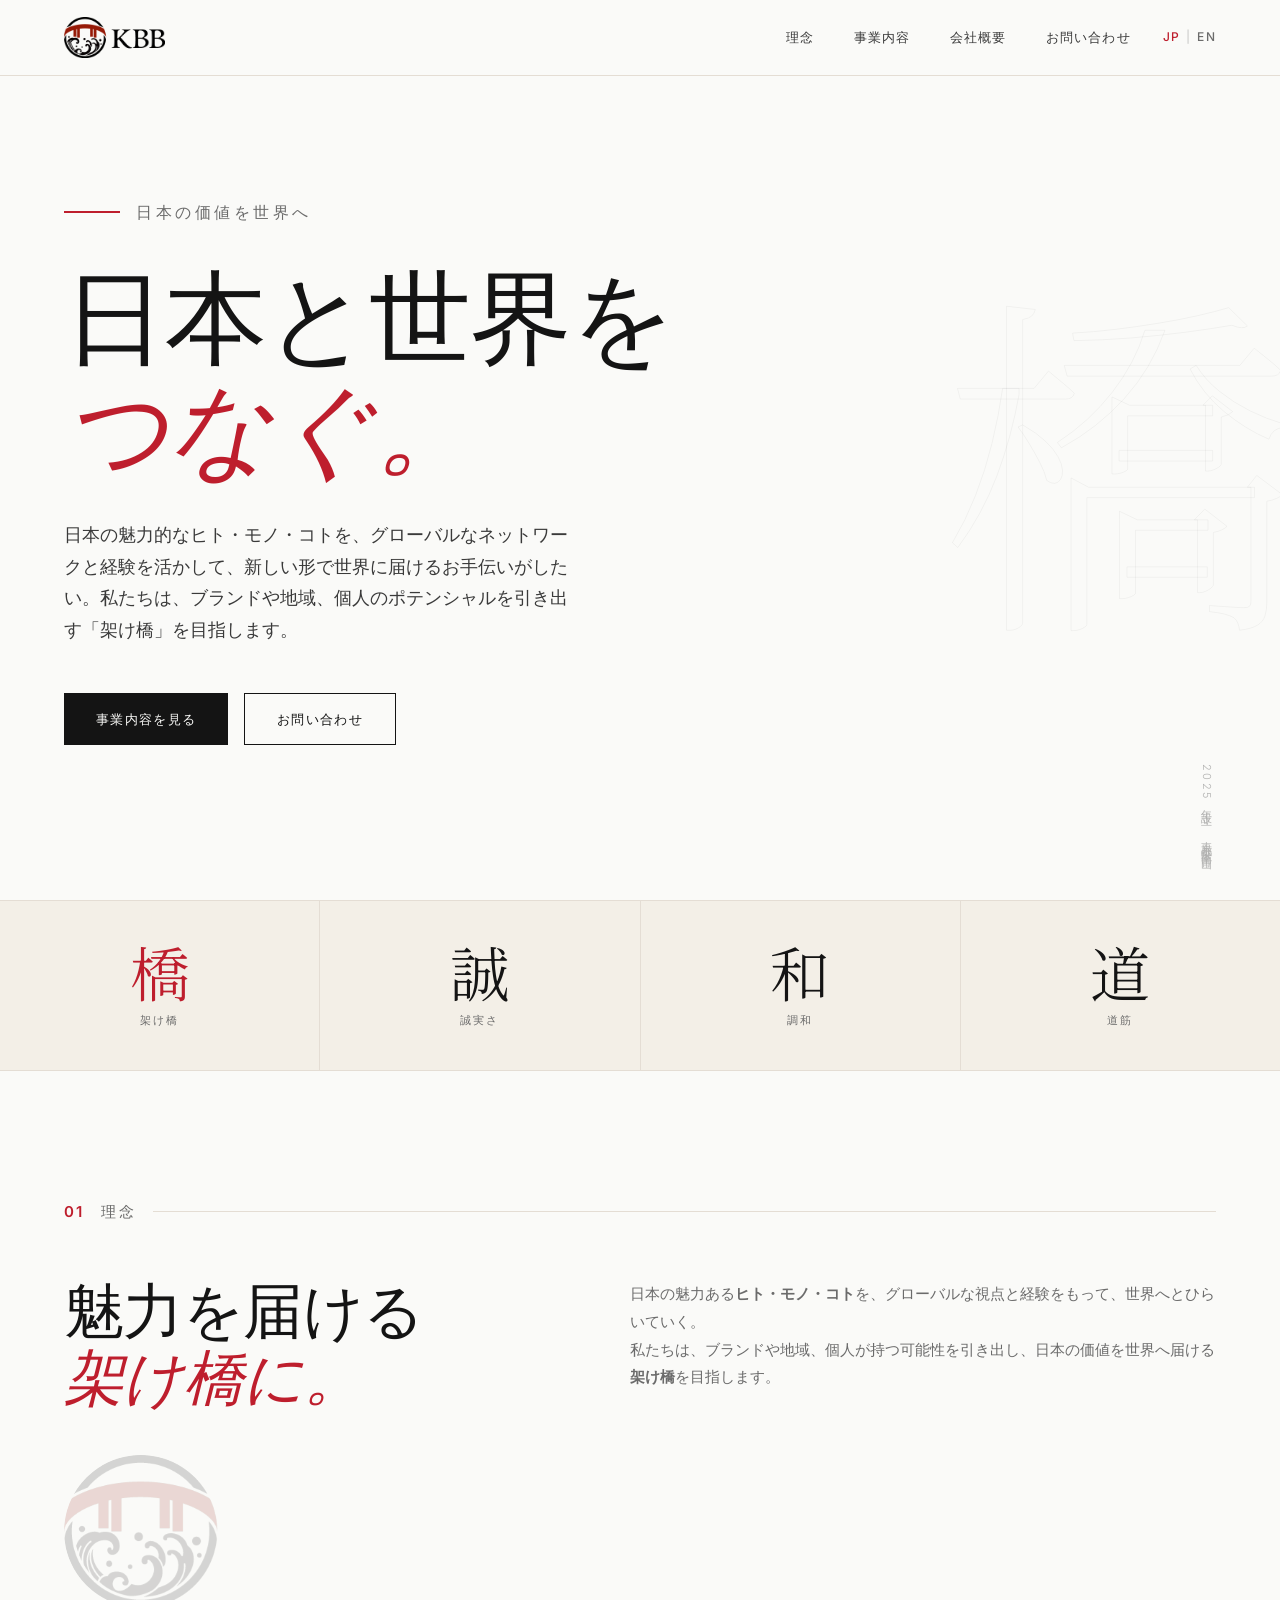
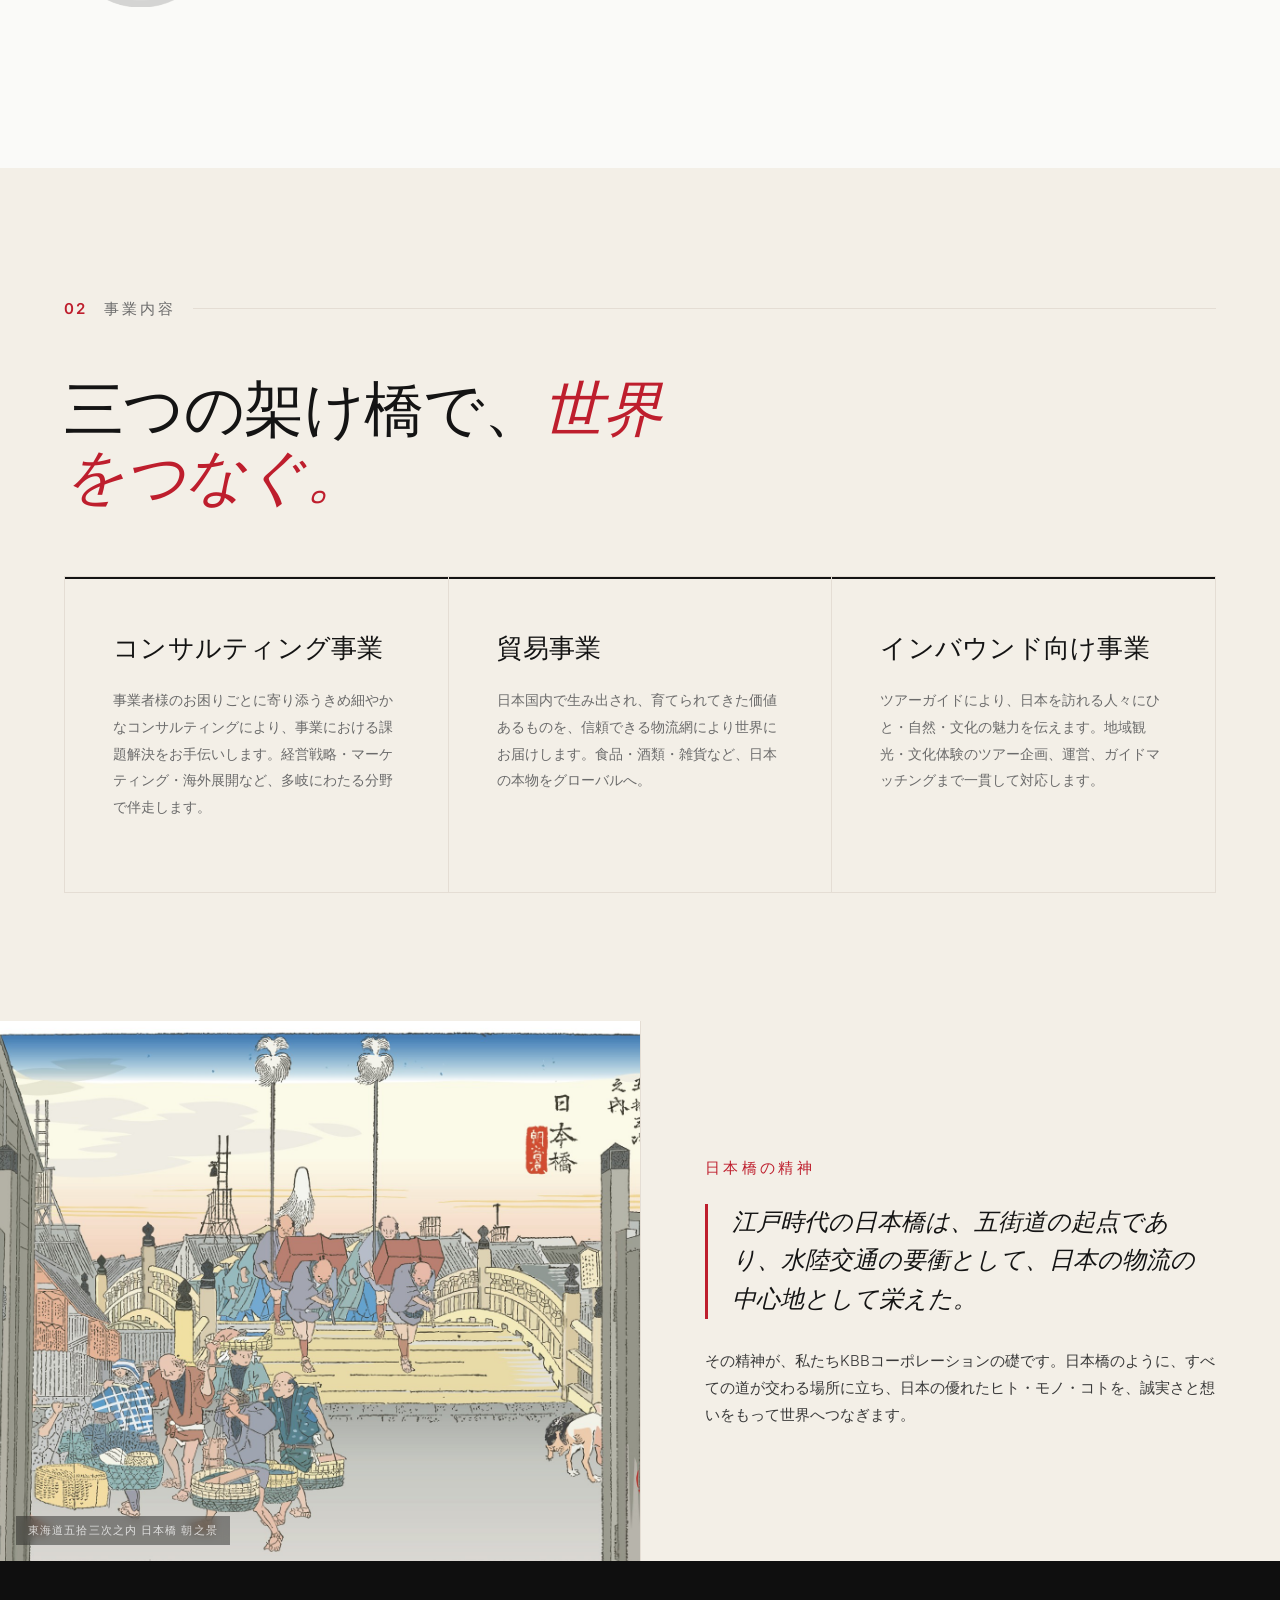
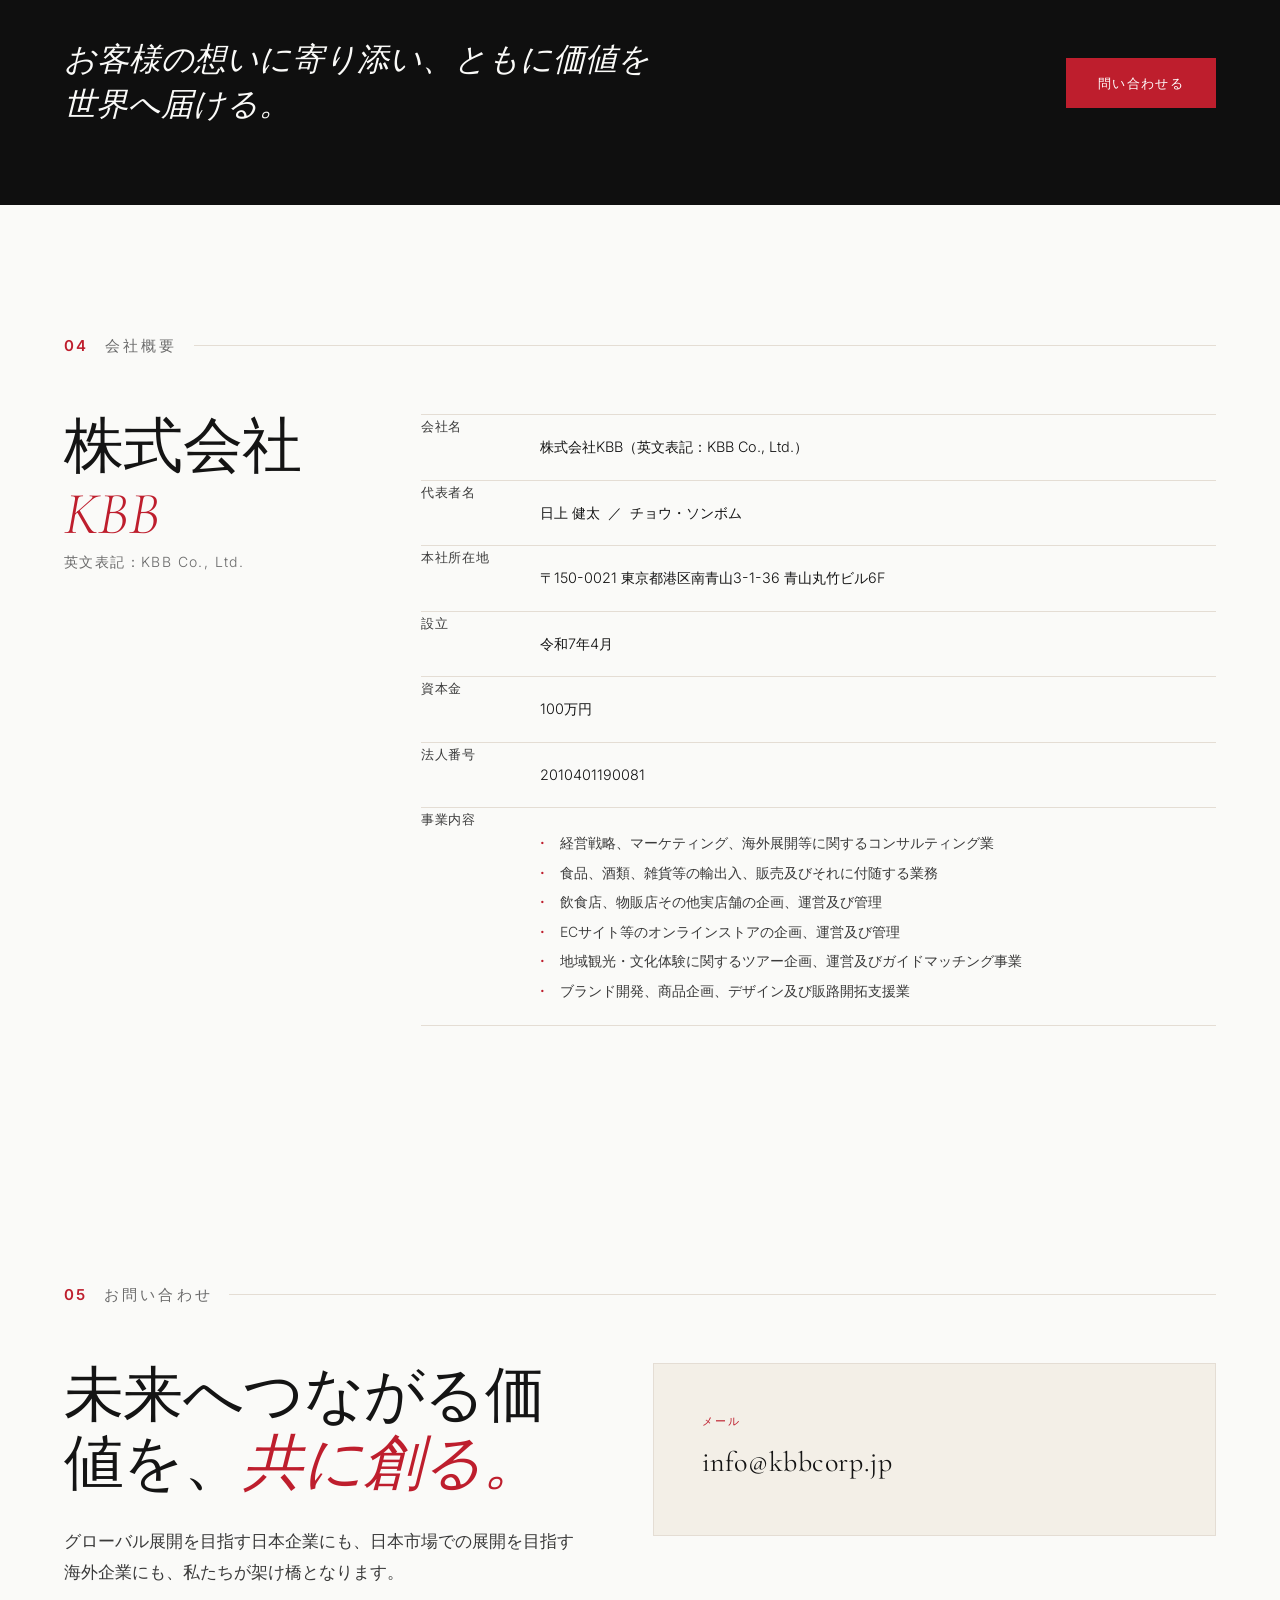
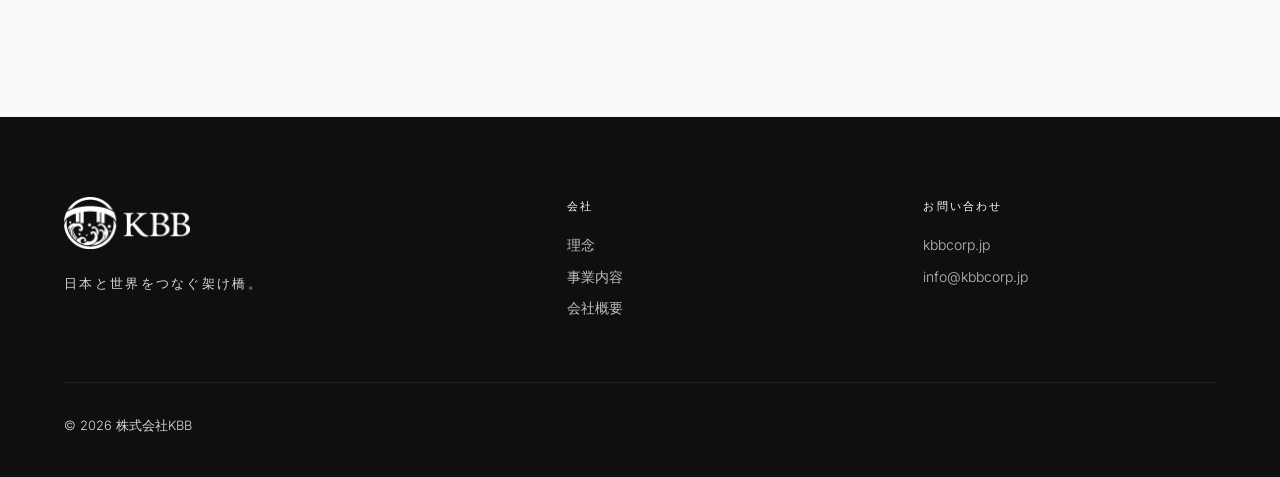
==== index.html @ 14c1098a "Align all English copy with Japanese content, remove em dashes" ====
<!DOCTYPE html>
<html lang="ja" data-lang="jp">
<head>
  <meta charset="UTF-8" />
  <meta name="viewport" content="width=device-width, initial-scale=1.0" />
  <title>KBB Corp | Strategic Consulting</title>
  <meta name="description" content="KBB Corp — Tokyo-based management consulting firm bridging Japan and the global stage." />
  <link rel="preconnect" href="https://fonts.googleapis.com" />
  <link rel="preconnect" href="https://fonts.gstatic.com" crossorigin />
  <link href="https://fonts.googleapis.com/css2?family=Cormorant+Garamond:ital,wght@0,300;0,400;0,500;0,600;1,300;1,400;1,500&family=Inter:wght@300;400;500&family=Noto+Serif+JP:wght@200;300;400;500&display=swap" rel="stylesheet" />
  <link rel="stylesheet" href="css/style.css" />
</head>
<body>

  <!-- ═══════════════════════════════════ NAVIGATION ═══════════════════════════════════ -->
  <header class="nav-header" id="nav-header">
    <div class="nav-inner">

      <a href="#hero" class="nav-logo" aria-label="KBB Corp">
        <img src="assets/kbblogo.png" alt="KBB Corp" class="logo-img" />
      </a>

      <nav class="nav-links" role="navigation">
        <a href="#mission" class="nav-link">
          <span class="lang-en">Mission</span>
          <span class="lang-jp">理念</span>
        </a>
        <a href="#services" class="nav-link">
          <span class="lang-en">Services</span>
          <span class="lang-jp">事業内容</span>
        </a>
        <a href="#company" class="nav-link">
          <span class="lang-en">About</span>
          <span class="lang-jp">会社概要</span>
        </a>
        <a href="#contact" class="nav-link">
          <span class="lang-en">Contact</span>
          <span class="lang-jp">お問い合わせ</span>
        </a>
      </nav>

      <div class="nav-right">
        <button class="lang-toggle" id="lang-toggle" aria-label="Switch language">
          <span class="toggle-jp">JP</span>
          <span class="toggle-divider">|</span>
          <span class="toggle-en">EN</span>
        </button>
        <button class="nav-menu-btn" id="nav-menu-btn" aria-label="Menu">
          <span></span><span></span><span></span>
        </button>
      </div>

    </div>
  </header>

  <!-- Mobile Nav Overlay -->
  <div class="mobile-nav" id="mobile-nav">
    <nav class="mobile-nav-links">
      <a href="#mission" class="mobile-nav-link">
        <span class="lang-en">Mission</span>
        <span class="lang-jp">理念</span>
      </a>
      <a href="#services" class="mobile-nav-link">
        <span class="lang-en">Services</span>
        <span class="lang-jp">事業内容</span>
      </a>
      <a href="#company" class="mobile-nav-link">
        <span class="lang-en">About</span>
        <span class="lang-jp">会社概要</span>
      </a>
      <a href="#contact" class="mobile-nav-link">
        <span class="lang-en">Contact</span>
        <span class="lang-jp">お問い合わせ</span>
      </a>
    </nav>
  </div>

  <main>

    <!-- ═══════════════════════════════════ HERO ═══════════════════════════════════ -->
    <section id="hero" class="hero">
      <div class="hero-bg-text" aria-hidden="true">橋</div>
      <div class="hero-inner">
        <div class="hero-kicker">
          <span class="kicker-line"></span>
          <span class="lang-en">Tokyo · Global</span>
          <span class="lang-jp">日本の価値を世界へ</span>
        </div>

        <h1 class="hero-headline">
          <span class="lang-en">
            <em>The bridge</em><br />
            Japan's best<br />deserves.
          </span>
          <span class="lang-jp">
            日本と世界を<br /><em>つなぐ。</em>
          </span>
        </h1>

        <p class="hero-sub">
          <span class="lang-en">We help bring Japan's finest people, products, and experiences to the world, drawing on our global network to unlock the potential of brands, regions, and individuals.</span>
          <span class="lang-jp">日本の魅力的なヒト・モノ・コトを、グローバルなネットワークと経験を活かして、新しい形で世界に届けるお手伝いがしたい。私たちは、ブランドや地域、個人のポテンシャルを引き出す「架け橋」を目指します。</span>
        </p>

        <div class="hero-cta">
          <a href="#services" class="btn-primary">
            <span class="lang-en">Our Services</span>
            <span class="lang-jp">事業内容を見る</span>
          </a>
          <a href="#contact" class="btn-ghost">
            <span class="lang-en">Get in touch</span>
            <span class="lang-jp">お問い合わせ</span>
          </a>
        </div>

      </div>

      <div class="hero-side-text" aria-hidden="true">
        <span class="lang-en">EST. 2025 — MINAMI AOYAMA, TOKYO</span>
        <span class="lang-jp">2025年設立 ― 東京都港区南青山</span>
      </div>
    </section>

    <!-- ═══════════════════════════════════ PHILOSOPHY STRIP ═══════════════════════════════════ -->
    <div class="philosophy-strip">
      <div class="phil-item">
        <span class="phil-kanji" style="color:var(--red)">橋</span>
        <span class="phil-label lang-en">The Bridge</span>
        <span class="phil-label lang-jp">架け橋</span>
      </div>
      <div class="phil-divider" aria-hidden="true"></div>
      <div class="phil-item">
        <span class="phil-kanji">誠</span>
        <span class="phil-label lang-en">Integrity</span>
        <span class="phil-label lang-jp">誠実さ</span>
      </div>
      <div class="phil-divider" aria-hidden="true"></div>
      <div class="phil-item">
        <span class="phil-kanji">和</span>
        <span class="phil-label lang-en">Harmony</span>
        <span class="phil-label lang-jp">調和</span>
      </div>
      <div class="phil-divider" aria-hidden="true"></div>
      <div class="phil-item">
        <span class="phil-kanji">道</span>
        <span class="phil-label lang-en">Direction</span>
        <span class="phil-label lang-jp">道筋</span>
      </div>
    </div>

    <!-- ═══════════════════════════════════ MISSION ═══════════════════════════════════ -->
    <section id="mission" class="section about-section">
      <div class="container">
        <div class="section-label">
          <span class="label-num">01</span>
          <span class="label-text lang-en">Mission</span>
          <span class="label-text lang-jp">理念</span>
        </div>

        <div class="about-grid">
          <div class="about-headline-col">
            <h2 class="section-headline">
              <span class="lang-en">
                A bridge to<br />bring Japan's<br />
                <em>best to the world.</em>
              </span>
              <span class="lang-jp">
                魅力を届ける<br />
                <em>架け橋に。</em>
              </span>
            </h2>
            <div class="about-accent-circle" aria-hidden="true">
              <img src="assets/kbblogocircle.PNG" alt="" class="about-accent-img" />
            </div>
          </div>

          <div class="about-content-col">
            <p class="about-body lang-jp">
              日本の魅力ある<strong>ヒト・モノ・コト</strong>を、グローバルな視点と経験をもって、世界へとひらいていく。<br />
              私たちは、ブランドや地域、個人が持つ可能性を引き出し、日本の価値を世界へ届ける<strong>架け橋</strong>を目指します。
            </p>

            <p class="about-body lang-en">
              Japan's remarkable <strong>people, products, and experiences</strong> deserve a place on the world stage. With a global perspective and deep local roots, we open those doors.<br />
              We aspire to be the <strong>bridge</strong> that draws out the potential of brands, regions, and individuals, and delivers Japan's true value to the world.
            </p>
          </div>
        </div>
      </div>
    </section>

    <!-- ═══════════════════════════════════ SERVICES ═══════════════════════════════════ -->
    <section id="services" class="section services-section">
      <div class="container">
        <div class="section-label">
          <span class="label-num">02</span>
          <span class="label-text lang-en">Services</span>
          <span class="label-text lang-jp">事業内容</span>
        </div>

        <div class="services-header">
          <h2 class="section-headline">
            <span class="lang-en">Three bridges <em>connecting the world.</em></span>
            <span class="lang-jp">三つの架け橋で、<em>世界をつなぐ。</em></span>
          </h2>
        </div>

        <div class="services-grid services-grid--3">

          <div class="service-card" data-index="01">

            <div class="service-body">
              <h3 class="service-title">
                <span class="lang-en">Consulting</span>
                <span class="lang-jp">コンサルティング事業</span>
              </h3>
              <p class="service-desc lang-en">
                Through attentive, tailored consulting, we help business owners identify challenges and find real solutions. We walk alongside our clients across a wide range of fields: management strategy, marketing, and international expansion.
              </p>
              <p class="service-desc lang-jp">
                事業者様のお困りごとに寄り添うきめ細やかなコンサルティングにより、事業における課題解決をお手伝いします。経営戦略・マーケティング・海外展開など、多岐にわたる分野で伴走します。
              </p>
            </div>
          </div>

          <div class="service-card" data-index="02">

            <div class="service-body">
              <h3 class="service-title">
                <span class="lang-en">Trade &amp; Export</span>
                <span class="lang-jp">貿易事業</span>
              </h3>
              <p class="service-desc lang-en">
                We deliver the genuine value of products cultivated within Japan to the world through a trusted logistics network. Food, beverages, everyday goods — Japan's authentic best, taken global.
              </p>
              <p class="service-desc lang-jp">
                日本国内で生み出され、育てられてきた価値あるものを、信頼できる物流網により世界にお届けします。食品・酒類・雑貨など、日本の本物をグローバルへ。
              </p>
            </div>
          </div>

          <div class="service-card" data-index="03">

            <div class="service-body">
              <h3 class="service-title">
                <span class="lang-en">Inbound Tourism</span>
                <span class="lang-jp">インバウンド向け事業</span>
              </h3>
              <p class="service-desc lang-en">
                Through our tour guides, we share the warmth of Japan's people, nature, and culture with visitors from around the world. From tour planning and operations to guide matching, we provide end-to-end support.
              </p>
              <p class="service-desc lang-jp">
                ツアーガイドにより、日本を訪れる人々にひと・自然・文化の魅力を伝えます。地域観光・文化体験のツアー企画、運営、ガイドマッチングまで一貫して対応します。
              </p>
            </div>
          </div>

        </div>
      </div>
    </section>

    <!-- ═══════════════════════════════════ NIHONBASHI HERITAGE ═══════════════════════════════════ -->
    <section class="nihonbashi-section">
      <div class="nihonbashi-art">
        <img src="assets/nihonbashi.jpg" alt="東海道五十三次 日本橋 — Hiroshige, Edo period woodblock print" class="nihonbashi-img" />
        <div class="nihonbashi-caption" aria-hidden="true">
          <span class="lang-en">Nihonbashi — Hiroshige, Fifty-three Stations of the Tōkaidō</span>
          <span class="lang-jp">東海道五拾三次之内 日本橋 朝之景</span>
        </div>
      </div>
      <div class="nihonbashi-text">
        <div class="nihonbashi-label lang-en">The Spirit of Nihonbashi</div>
        <div class="nihonbashi-label lang-jp">日本橋の精神</div>
        <blockquote class="nihonbashi-quote">
          <p class="lang-en">In the Edo period, Nihonbashi stood at the origin of all five major highways, a vital hub for land and sea trade, and flourished as the centre of Japan's commercial world.</p>
          <p class="lang-jp">江戸時代の日本橋は、五街道の起点であり、水陸交通の要衝として、日本の物流の中心地として栄えた。</p>
        </blockquote>
        <p class="nihonbashi-body lang-en">That spirit is the foundation of KBB Corp. Like Nihonbashi, we stand where all roads converge, connecting Japan's finest people, products, and culture to the wider world with sincerity and purpose.</p>
        <p class="nihonbashi-body lang-jp">その精神が、私たちKBBコーポレーションの礎です。日本橋のように、すべての道が交わる場所に立ち、日本の優れたヒト・モノ・コトを、誠実さと想いをもって世界へつなぎます。</p>
      </div>
    </section>

    <!-- ═══════════════════════════════════ CTA STRIP ═══════════════════════════════════ -->
    <div class="cta-strip">
      <div class="container cta-strip-inner">
        <p class="cta-strip-text">
          <span class="lang-en">We listen to what matters to you, and together we bring that value to the world.</span>
          <span class="lang-jp">お客様の想いに寄り添い、ともに価値を世界へ届ける。</span>
        </p>
        <a href="#contact" class="btn-primary">
          <span class="lang-en">Contact Us</span>
          <span class="lang-jp">問い合わせる</span>
        </a>
      </div>
    </div>

    <!-- ═══════════════════════════════════ COMPANY OVERVIEW ═══════════════════════════════════ -->
    <section id="company" class="section company-section">
      <div class="container">
        <div class="section-label">
          <span class="label-num">04</span>
          <span class="label-text lang-en">Company</span>
          <span class="label-text lang-jp">会社概要</span>
        </div>

        <div class="company-grid">
          <div class="company-headline-col">
            <h2 class="section-headline">
              <span class="lang-en">株式会社<br /><em>KBB</em></span>
              <span class="lang-jp">株式会社<br /><em>KBB</em></span>
            </h2>
            <p class="company-sub lang-en">KBB Co., Ltd.</p>
            <p class="company-sub lang-jp">英文表記：KBB Co., Ltd.</p>
          </div>

          <div class="company-table-col">
            <table class="company-table">
              <tbody>
                <tr>
                  <th class="lang-en">Company Name</th>
                  <th class="lang-jp">会社名</th>
                  <td>
                    <span class="lang-en">KBB Co., Ltd. (株式会社KBB)</span>
                    <span class="lang-jp">株式会社KBB（英文表記：KBB Co., Ltd.）</span>
                  </td>
                </tr>
                <tr>
                  <th class="lang-en">Representatives</th>
                  <th class="lang-jp">代表者名</th>
                  <td>
                    <span class="lang-jp">日上 健太 &nbsp;／&nbsp; チョウ・ソンボム</span>
                    <span class="lang-en">Kenta Hikami &nbsp;/&nbsp; Sungbum Cho</span>
                  </td>
                </tr>
                <tr>
                  <th class="lang-en">Headquarters</th>
                  <th class="lang-jp">本社所在地</th>
                  <td>
                    <span class="lang-en">Aoyama Marutake Bldg. 6F, 3-1-36 Minami-Aoyama, Minato-ku, Tokyo 〒150-0021</span>
                    <span class="lang-jp">〒150-0021 東京都港区南青山3-1-36 青山丸竹ビル6F</span>
                  </td>
                </tr>
                <tr>
                  <th class="lang-en">Established</th>
                  <th class="lang-jp">設立</th>
                  <td>
                    <span class="lang-en">April 2025</span>
                    <span class="lang-jp">令和7年4月</span>
                  </td>
                </tr>
                <tr>
                  <th class="lang-en">Capital</th>
                  <th class="lang-jp">資本金</th>
                  <td>
                    <span class="lang-en">¥1,000,000</span>
                    <span class="lang-jp">100万円</span>
                  </td>
                </tr>
                <tr>
                  <th class="lang-en">Corporate No.</th>
                  <th class="lang-jp">法人番号</th>
                  <td>2010401190081</td>
                </tr>
                <tr>
                  <th class="lang-en">Business</th>
                  <th class="lang-jp">事業内容</th>
                  <td>
                    <ul class="company-biz-list lang-en">
                      <li>Management strategy, marketing &amp; international expansion consulting</li>
                      <li>Import/export and sales of food, beverages, general goods</li>
                      <li>Planning &amp; operation of restaurants, retail, and physical stores</li>
                      <li>Planning &amp; operation of e-commerce and online stores</li>
                      <li>Regional tourism &amp; cultural experience tour planning, guide matching</li>
                      <li>Brand development, product planning, design &amp; distribution support</li>
                    </ul>
                    <ul class="company-biz-list lang-jp">
                      <li>経営戦略、マーケティング、海外展開等に関するコンサルティング業</li>
                      <li>食品、酒類、雑貨等の輸出入、販売及びそれに付随する業務</li>
                      <li>飲食店、物販店その他実店舗の企画、運営及び管理</li>
                      <li>ECサイト等のオンラインストアの企画、運営及び管理</li>
                      <li>地域観光・文化体験に関するツアー企画、運営及びガイドマッチング事業</li>
                      <li>ブランド開発、商品企画、デザイン及び販路開拓支援業</li>
                    </ul>
                  </td>
                </tr>
              </tbody>
            </table>
          </div>
        </div>
      </div>
    </section>

    <!-- ═══════════════════════════════════ CONTACT ═══════════════════════════════════ -->
    <section id="contact" class="section contact-section">
      <div class="container">
        <div class="section-label">
          <span class="label-num">05</span>
          <span class="label-text lang-en">Contact</span>
          <span class="label-text lang-jp">お問い合わせ</span>
        </div>

        <div class="contact-grid">
          <div class="contact-info">
            <h2 class="section-headline">
              <span class="lang-en">Let's build<br /><em>something lasting.</em></span>
              <span class="lang-jp">未来へつながる価値を、<em>共に創る。</em></span>
            </h2>
            <p class="contact-intro lang-en">
              For Japanese companies pursuing global growth, and for international businesses entering Japan, we are the bridge.
            </p>
            <p class="contact-intro lang-jp">
              グローバル展開を目指す日本企業にも、日本市場での展開を目指す海外企業にも、私たちが架け橋となります。
            </p>

          </div>

          <div class="contact-info-panel">
            <div class="contact-info-block">
              <span class="detail-label lang-jp">メール</span>
              <span class="detail-label lang-en">Email</span>
              <a href="mailto:info@kbbcorp.jp" class="contact-email-link">info@kbbcorp.jp</a>
            </div>
          </div>
        </div>
      </div>
    </section>

  </main>

  <!-- ═══════════════════════════════════ FOOTER ═══════════════════════════════════ -->
  <footer class="site-footer">
    <div class="container">
      <div class="footer-top">
        <div class="footer-brand">
          <img src="assets/kbblogo.png" alt="KBB Corp" class="footer-logo-img" />
          <p class="footer-tagline lang-en">Bridging Japan and the World.</p>
          <p class="footer-tagline lang-jp">日本と世界をつなぐ架け橋。</p>
        </div>
        <div class="footer-links-col">
          <span class="footer-col-label lang-en">Company</span>
          <span class="footer-col-label lang-jp">会社</span>
          <a href="#mission" class="footer-link lang-en">Mission</a>
          <a href="#mission" class="footer-link lang-jp">理念</a>
          <a href="#services" class="footer-link lang-en">Services</a>
          <a href="#services" class="footer-link lang-jp">事業内容</a>
          <a href="#company" class="footer-link lang-en">About</a>
          <a href="#company" class="footer-link lang-jp">会社概要</a>
        </div>
        <div class="footer-links-col">
          <span class="footer-col-label lang-en">CONTACT</span>
          <span class="footer-col-label lang-jp">お問い合わせ</span>
          <a href="https://kbbcorp.jp" class="footer-link" target="_blank" rel="noopener">kbbcorp.jp</a>
          <a href="mailto:info@kbbcorp.jp" class="footer-link">info@kbbcorp.jp</a>
        </div>
      </div>

      <div class="footer-bottom">
        <span class="footer-copy lang-en">© 2026 KBB Corporation. All rights reserved.</span>
        <span class="footer-copy lang-jp">© 2026 株式会社KBB</span>
      </div>
    </div>
  </footer>

  <script src="js/main.js"></script>
</body>
</html>
---- css/style.css ----
/* ═══════════════════════════════════════════════════════════
   KBB CORP — Design System
   Light & Sophisticated · Japanese-Cosmopolitan
═══════════════════════════════════════════════════════════ */

/* ── Custom Properties ── */
:root {
  --cream:       #FAFAF8;
  --paper:       #F3EFE7;
  --paper-dark:  #EAE5DB;
  --ink:         #141414;
  --ink-mid:     #3A3A3A;
  --ink-light:   #6B6B6B;
  --red:         #BE1E2D;
  --red-hover:   #9E1825;
  --gold:        #8B7251;
  --rule:        #D8D2C8;
  --border:      #E4DDD4;

  --font-display: 'Cormorant Garamond', 'Times New Roman', Georgia, serif;
  --font-body:    'Inter', system-ui, -apple-system, sans-serif;
  --font-jp:      'Noto Serif JP', 'Hiragino Mincho ProN', 'Yu Mincho', serif;

  --max-w: 1280px;
  --nav-h: 76px;
  --gutter: clamp(1.25rem, 5vw, 4rem);

  --ease-silk: cubic-bezier(0.25, 0.46, 0.45, 0.94);
  --ease-snap: cubic-bezier(0.16, 1, 0.3, 1);
}

/* ── Reset & Base ── */
*, *::before, *::after { box-sizing: border-box; margin: 0; padding: 0; }

html {
  scroll-behavior: smooth;
  font-size: 16px;
  -webkit-text-size-adjust: 100%;
}

body {
  background: var(--cream);
  color: var(--ink);
  font-family: var(--font-body);
  font-weight: 300;
  line-height: 1.7;
  overflow-x: hidden;
}

img, video { max-width: 100%; display: block; }
a { text-decoration: none; color: inherit; }
button { background: none; border: none; cursor: pointer; font: inherit; }
ul { list-style: none; }

/* ── Language System ── */
[data-lang="en"] .lang-jp,
[data-lang="jp"] .lang-en { display: none !important; }

[data-lang="en"] .lang-en,
[data-lang="jp"] .lang-jp { display: inline; }

/* Block-level language elements need block display */
p.lang-en, p.lang-jp,
div.lang-en, div.lang-jp { display: block; }
[data-lang="en"] p.lang-jp,
[data-lang="en"] div.lang-jp,
[data-lang="jp"] p.lang-en,
[data-lang="jp"] div.lang-en { display: none !important; }

/* ── Typography helpers ── */
body[data-lang="jp"] h1,
body[data-lang="jp"] h2,
body[data-lang="jp"] h3,
body[data-lang="jp"] p {
  font-family: var(--font-jp);
}

/* ── Container ── */
.container {
  max-width: var(--max-w);
  margin: 0 auto;
  padding: 0 var(--gutter);
}

/* ══════════════════════════════════════════════════════════
   NAVIGATION
══════════════════════════════════════════════════════════ */
.nav-header {
  position: fixed;
  top: 0; left: 0; right: 0;
  z-index: 900;
  height: var(--nav-h);
  display: flex;
  align-items: center;
  background: rgba(250, 250, 248, 0.92);
  backdrop-filter: blur(12px);
  -webkit-backdrop-filter: blur(12px);
  border-bottom: 1px solid transparent;
  transition: border-color 0.3s, background 0.3s;
}

.nav-header.scrolled {
  border-bottom-color: var(--border);
  background: rgba(250, 250, 248, 0.97);
}

.nav-inner {
  max-width: var(--max-w);
  width: 100%;
  margin: 0 auto;
  padding: 0 var(--gutter);
  display: flex;
  align-items: center;
  gap: 2rem;
}

/* Logo */
.nav-logo {
  display: flex;
  align-items: baseline;
  gap: 0.5rem;
  flex-shrink: 0;
}

.logo-kbb {
  font-family: var(--font-display);
  font-size: 1.625rem;
  font-weight: 500;
  letter-spacing: 0.12em;
  color: var(--ink);
}

.logo-sub {
  font-family: var(--font-body);
  font-size: 0.6875rem;
  font-weight: 400;
  letter-spacing: 0.18em;
  text-transform: uppercase;
  color: var(--ink-light);
}

/* Nav links */
.nav-links {
  display: flex;
  align-items: center;
  gap: 2.5rem;
  margin-left: auto;
}

.nav-link {
  font-size: 0.8125rem;
  font-weight: 400;
  letter-spacing: 0.08em;
  color: var(--ink-mid);
  position: relative;
  transition: color 0.2s;
}

.nav-link::after {
  content: '';
  position: absolute;
  bottom: -3px; left: 0;
  width: 0; height: 1px;
  background: var(--red);
  transition: width 0.3s var(--ease-silk);
}

.nav-link:hover { color: var(--ink); }
.nav-link:hover::after { width: 100%; }

/* Nav right */
.nav-right {
  display: flex;
  align-items: center;
  gap: 1.5rem;
  flex-shrink: 0;
}

/* Language toggle */
.lang-toggle {
  display: flex;
  align-items: center;
  gap: 0.35rem;
  font-size: 0.75rem;
  font-weight: 500;
  letter-spacing: 0.12em;
  color: var(--ink-light);
  padding: 0.35rem 0;
  transition: color 0.2s;
}

.toggle-en, .toggle-jp { transition: color 0.2s; }
.toggle-divider { opacity: 0.3; }

[data-lang="en"] .toggle-en { color: var(--red); }
[data-lang="jp"] .toggle-jp { color: var(--red); }

.lang-toggle:hover { color: var(--ink); }

/* Hamburger */
.nav-menu-btn {
  display: none;
  flex-direction: column;
  gap: 5px;
  padding: 4px;
}

.nav-menu-btn span {
  display: block;
  width: 22px;
  height: 1.5px;
  background: var(--ink);
  transition: all 0.3s var(--ease-silk);
  transform-origin: center;
}

.nav-menu-btn.open span:nth-child(1) { transform: translateY(6.5px) rotate(45deg); }
.nav-menu-btn.open span:nth-child(2) { opacity: 0; }
.nav-menu-btn.open span:nth-child(3) { transform: translateY(-6.5px) rotate(-45deg); }

/* Mobile Nav */
.mobile-nav {
  position: fixed;
  inset: 0;
  z-index: 800;
  background: var(--cream);
  display: flex;
  align-items: center;
  justify-content: center;
  opacity: 0;
  pointer-events: none;
  transform: translateY(-8px);
  transition: opacity 0.35s var(--ease-silk), transform 0.35s var(--ease-silk);
}

.mobile-nav.open {
  opacity: 1;
  pointer-events: all;
  transform: none;
}

.mobile-nav-links {
  display: flex;
  flex-direction: column;
  align-items: center;
  gap: 2rem;
}

.mobile-nav-link {
  font-family: var(--font-display);
  font-size: clamp(1.5rem, 5vw, 2.5rem);
  font-weight: 300;
  letter-spacing: 0.04em;
  color: var(--ink);
  transition: color 0.2s;
}

.mobile-nav-link:hover { color: var(--red); }

/* ══════════════════════════════════════════════════════════
   HERO
══════════════════════════════════════════════════════════ */
.hero {
  position: relative;
  min-height: 100svh;
  display: flex;
  align-items: center;
  overflow: hidden;
  background: var(--cream);
  padding-top: var(--nav-h);
}

/* Large decorative kanji */
.hero-bg-text {
  position: absolute;
  right: -0.05em;
  top: 50%;
  transform: translateY(-50%);
  font-family: var(--font-jp);
  font-size: clamp(220px, 28vw, 420px);
  font-weight: 200;
  color: transparent;
  -webkit-text-stroke: 1px rgba(0,0,0,0.04);
  line-height: 1;
  user-select: none;
  pointer-events: none;
  white-space: nowrap;
}

.hero-inner {
  max-width: var(--max-w);
  width: 100%;
  margin: 0 auto;
  padding: 6rem var(--gutter) 8rem;
  position: relative;
  z-index: 1;
}

/* Kicker line */
.hero-kicker {
  display: flex;
  align-items: center;
  gap: 1rem;
  margin-bottom: 2.5rem;
  font-size: 0.75rem;
  font-weight: 400;
  letter-spacing: 0.22em;
  text-transform: uppercase;
  color: var(--ink-light);
}

.kicker-line {
  display: block;
  width: 40px;
  height: 1px;
  background: var(--red);
  flex-shrink: 0;
}

/* Headline */
.hero-headline {
  font-family: var(--font-display);
  font-size: clamp(3rem, 8vw, 7rem);
  font-weight: 300;
  line-height: 1.08;
  letter-spacing: -0.01em;
  color: var(--ink);
  margin-bottom: 2rem;
  max-width: 720px;
}

.hero-headline em {
  font-style: italic;
  color: var(--red);
}

/* Sub */
.hero-sub {
  font-size: clamp(0.9375rem, 1.8vw, 1.125rem);
  font-weight: 300;
  line-height: 1.75;
  color: var(--ink-mid);
  max-width: 520px;
  margin-bottom: 3rem;
}

/* CTA */
.hero-cta {
  display: flex;
  flex-wrap: wrap;
  gap: 1rem;
}

/* Scroll indicator */
.hero-scroll-indicator {
  position: absolute;
  bottom: 3rem;
  left: var(--gutter);
  display: flex;
  flex-direction: column;
  align-items: center;
  gap: 0.75rem;
}

.scroll-line {
  display: block;
  width: 1px;
  height: 56px;
  background: linear-gradient(to bottom, transparent, var(--ink-light));
  animation: scrollPulse 2s ease-in-out infinite;
}

.scroll-label {
  font-size: 0.6875rem;
  letter-spacing: 0.18em;
  text-transform: uppercase;
  color: var(--ink-light);
  writing-mode: vertical-rl;
}

@keyframes scrollPulse {
  0%, 100% { opacity: 0.3; transform: scaleY(1); }
  50% { opacity: 1; transform: scaleY(0.8); }
}

/* Side text */
.hero-side-text {
  position: absolute;
  right: var(--gutter);
  bottom: 3rem;
  writing-mode: vertical-rl;
  font-size: 0.6875rem;
  letter-spacing: 0.22em;
  text-transform: uppercase;
  color: var(--ink-light);
  opacity: 0.5;
  user-select: none;
}

/* ══════════════════════════════════════════════════════════
   PHILOSOPHY STRIP
══════════════════════════════════════════════════════════ */
.philosophy-strip {
  background: var(--paper);
  border-top: 1px solid var(--border);
  border-bottom: 1px solid var(--border);
  display: flex;
  align-items: stretch;
  overflow: hidden;
}

.phil-item {
  flex: 1;
  display: flex;
  flex-direction: column;
  align-items: center;
  justify-content: center;
  gap: 0.625rem;
  padding: 2.5rem 1rem;
  transition: background 0.3s;
}

.phil-item:hover { background: var(--paper-dark); }

.phil-kanji {
  font-family: var(--font-jp);
  font-size: clamp(2rem, 4vw, 3.25rem);
  font-weight: 200;
  color: var(--ink);
  line-height: 1;
}

.phil-label {
  font-size: 0.6875rem;
  font-weight: 400;
  letter-spacing: 0.2em;
  text-transform: uppercase;
  color: var(--ink-light);
}

.phil-divider {
  width: 1px;
  background: var(--border);
  align-self: stretch;
}

/* ══════════════════════════════════════════════════════════
   SHARED SECTION STYLES
══════════════════════════════════════════════════════════ */
.section {
  padding: clamp(5rem, 10vw, 9rem) 0;
}

.section-label {
  display: flex;
  align-items: center;
  gap: 1rem;
  margin-bottom: 3.5rem;
}

.label-num {
  font-size: 0.6875rem;
  font-weight: 500;
  letter-spacing: 0.15em;
  color: var(--red);
}

.label-text {
  font-size: 0.6875rem;
  font-weight: 400;
  letter-spacing: 0.22em;
  text-transform: uppercase;
  color: var(--ink-light);
}

.section-label::after {
  content: '';
  flex: 1;
  height: 1px;
  background: var(--border);
}

.section-headline {
  font-family: var(--font-display);
  font-size: clamp(2rem, 5vw, 3.75rem);
  font-weight: 300;
  line-height: 1.12;
  letter-spacing: -0.01em;
  color: var(--ink);
}

.section-headline em {
  font-style: italic;
  color: var(--red);
}

/* ══════════════════════════════════════════════════════════
   BUTTONS
══════════════════════════════════════════════════════════ */
.btn-primary {
  display: inline-flex;
  align-items: center;
  padding: 0.875rem 2rem;
  background: var(--ink);
  color: var(--cream);
  font-size: 0.8125rem;
  font-weight: 400;
  letter-spacing: 0.1em;
  text-transform: uppercase;
  transition: background 0.25s, transform 0.2s;
  position: relative;
  overflow: hidden;
}

.btn-primary::before {
  content: '';
  position: absolute;
  inset: 0;
  background: var(--red);
  transform: scaleX(0);
  transform-origin: left;
  transition: transform 0.4s var(--ease-silk);
  z-index: 0;
}

.btn-primary:hover::before { transform: scaleX(1); }
.btn-primary span { position: relative; z-index: 1; }

.btn-ghost {
  display: inline-flex;
  align-items: center;
  padding: 0.875rem 2rem;
  border: 1px solid var(--ink);
  color: var(--ink);
  font-size: 0.8125rem;
  font-weight: 400;
  letter-spacing: 0.1em;
  text-transform: uppercase;
  transition: background 0.25s, color 0.25s, border-color 0.25s;
}

.btn-ghost:hover {
  background: var(--ink);
  color: var(--cream);
}

/* ══════════════════════════════════════════════════════════
   ABOUT
══════════════════════════════════════════════════════════ */
.about-section { background: var(--cream); }

.about-grid {
  display: grid;
  grid-template-columns: 1fr 1.2fr;
  gap: clamp(3rem, 6vw, 6rem);
  align-items: start;
}

.about-headline-col {
  position: sticky;
  top: calc(var(--nav-h) + 2rem);
  padding-bottom: 2rem;
}

.about-headline-col .section-headline {
  margin-bottom: 2.5rem;
}

.about-accent-circle {
  width: clamp(80px, 12vw, 160px);
  height: clamp(80px, 12vw, 160px);
  border-radius: 50%;
  border: 1px solid var(--red);
  opacity: 0.15;
  margin-top: 1rem;
}

.about-lead {
  font-size: clamp(1rem, 1.8vw, 1.2rem);
  font-weight: 300;
  line-height: 1.8;
  color: var(--ink-mid);
  margin-bottom: 1.5rem;
}

.about-body {
  font-size: 0.9375rem;
  line-height: 1.85;
  color: var(--ink-light);
  margin-bottom: 3rem;
}

.about-stats {
  display: grid;
  grid-template-columns: repeat(3, 1fr);
  gap: 1.5rem;
  padding-top: 2.5rem;
  border-top: 1px solid var(--border);
}

.stat-num {
  display: block;
  font-family: var(--font-display);
  font-size: clamp(2rem, 4vw, 3rem);
  font-weight: 300;
  color: var(--ink);
  line-height: 1;
  margin-bottom: 0.5rem;
}

.stat-plus {
  font-size: 0.6em;
  color: var(--red);
  vertical-align: top;
  margin-top: 0.25em;
  display: inline-block;
}

.stat-label {
  display: block;
  font-size: 0.75rem;
  font-weight: 400;
  letter-spacing: 0.1em;
  color: var(--ink-light);
  line-height: 1.5;
}

/* ══════════════════════════════════════════════════════════
   SERVICES
══════════════════════════════════════════════════════════ */
.services-section { background: var(--paper); }

.services-header {
  margin-bottom: 4rem;
  max-width: 600px;
}

.services-grid {
  display: grid;
  grid-template-columns: repeat(2, 1fr);
  gap: 1px;
  background: var(--border);
  border: 1px solid var(--border);
}

.service-card {
  background: var(--paper);
  padding: clamp(2rem, 4vw, 3rem);
  position: relative;
  overflow: hidden;
  transition: background 0.3s;
  display: flex;
  flex-direction: column;
}

.service-card::before {
  content: '';
  position: absolute;
  top: 0; left: 0;
  width: 2px;
  height: 0;
  background: var(--red);
  transition: height 0.4s var(--ease-snap);
}

.service-card:hover { background: var(--cream); }
.service-card:hover::before { height: 100%; }

.service-num {
  font-family: var(--font-jp);
  font-size: clamp(2.5rem, 5vw, 4rem);
  font-weight: 200;
  color: var(--rule);
  line-height: 1;
  margin-bottom: 1.5rem;
  transition: color 0.3s;
}

.service-card:hover .service-num { color: var(--border); }

.service-body { flex: 1; display: flex; flex-direction: column; }

.service-title {
  font-family: var(--font-display);
  font-size: clamp(1.25rem, 2.5vw, 1.625rem);
  font-weight: 400;
  letter-spacing: 0.01em;
  margin-bottom: 1rem;
  color: var(--ink);
}

.service-desc {
  font-size: 0.9rem;
  line-height: 1.85;
  color: var(--ink-light);
  flex: 1;
  margin-bottom: 1.5rem;
}

.service-link {
  font-size: 0.8125rem;
  font-weight: 400;
  letter-spacing: 0.1em;
  color: var(--red);
  transition: letter-spacing 0.3s;
  display: inline-block;
  margin-top: auto;
}

.service-link:hover { letter-spacing: 0.18em; }

/* ══════════════════════════════════════════════════════════
   APPROACH
══════════════════════════════════════════════════════════ */
.approach-section { background: var(--cream); }

.approach-intro {
  display: grid;
  grid-template-columns: 1fr 1fr;
  gap: clamp(2rem, 5vw, 5rem);
  align-items: start;
  margin-bottom: 5rem;
  padding-bottom: 4rem;
  border-bottom: 1px solid var(--border);
}

.approach-intro-text {
  font-size: clamp(0.9375rem, 1.6vw, 1.0625rem);
  line-height: 1.9;
  color: var(--ink-mid);
  padding-top: 0.75rem;
}

.approach-intro-text em {
  font-style: italic;
  color: var(--ink);
  font-family: var(--font-jp);
}

.approach-steps {
  display: flex;
  flex-direction: column;
  gap: 0;
}

.approach-step {
  display: grid;
  grid-template-columns: 120px 1fr;
  gap: 3rem;
  padding: 2.5rem 0;
  border-bottom: 1px solid var(--border);
  align-items: start;
  transition: background 0.25s;
}

.approach-step:first-child { padding-top: 0; }
.approach-step:last-child { border-bottom: none; }

.approach-step:hover { background: var(--paper); margin: 0 calc(-1 * var(--gutter)); padding-left: var(--gutter); padding-right: var(--gutter); }

.step-num {
  font-family: var(--font-display);
  font-size: 1rem;
  font-weight: 400;
  letter-spacing: 0.1em;
  color: var(--red);
  padding-top: 0.35rem;
}

.step-title {
  font-family: var(--font-display);
  font-size: clamp(1.125rem, 2.2vw, 1.5rem);
  font-weight: 400;
  margin-bottom: 0.875rem;
  color: var(--ink);
}

.step-desc {
  font-size: 0.9rem;
  line-height: 1.9;
  color: var(--ink-light);
}

/* ══════════════════════════════════════════════════════════
   QUOTE BREAK
══════════════════════════════════════════════════════════ */
.quote-break {
  background: var(--ink);
  padding: clamp(4rem, 8vw, 7rem) 0;
  position: relative;
  overflow: hidden;
}

.quote-break::before {
  content: '—';
  position: absolute;
  right: 5%;
  top: 50%;
  transform: translateY(-50%);
  font-family: var(--font-display);
  font-size: clamp(8rem, 18vw, 18rem);
  font-weight: 200;
  color: rgba(255,255,255,0.03);
  line-height: 1;
  pointer-events: none;
  user-select: none;
}

.pullquote {
  max-width: 780px;
  position: relative;
}

.quote-mark {
  font-family: var(--font-display);
  font-size: 5rem;
  color: var(--red);
  line-height: 0.8;
  display: block;
  margin-bottom: 1rem;
  opacity: 0.8;
}

.pullquote p {
  font-family: var(--font-display);
  font-size: clamp(1.375rem, 3vw, 2.25rem);
  font-weight: 300;
  line-height: 1.5;
  letter-spacing: 0.01em;
  color: rgba(255,255,255,0.9);
  font-style: italic;
  margin-bottom: 2rem;
}

.quote-attribution {
  font-size: 0.8125rem;
  font-weight: 400;
  letter-spacing: 0.15em;
  color: rgba(255,255,255,0.4);
  text-transform: uppercase;
}

/* ══════════════════════════════════════════════════════════
   INSIGHTS
══════════════════════════════════════════════════════════ */
.insights-section { background: var(--paper); }

.insights-header {
  display: flex;
  align-items: flex-end;
  justify-content: space-between;
  gap: 2rem;
  margin-bottom: 3.5rem;
  flex-wrap: wrap;
}

.insights-all-link {
  font-size: 0.8125rem;
  font-weight: 400;
  letter-spacing: 0.08em;
  color: var(--ink-mid);
  white-space: nowrap;
  transition: color 0.2s;
  padding-bottom: 0.25rem;
  border-bottom: 1px solid var(--border);
}

.insights-all-link:hover { color: var(--red); border-color: var(--red); }

.insights-grid {
  display: grid;
  grid-template-columns: 1.5fr 1fr;
  grid-template-rows: auto auto;
  gap: 1px;
  background: var(--border);
  border: 1px solid var(--border);
}

.insight-card {
  background: var(--paper);
  padding: clamp(2rem, 3.5vw, 2.75rem);
  transition: background 0.3s;
  display: flex;
  flex-direction: column;
  gap: 1rem;
}

.insight-card:hover { background: var(--cream); }

.insight-featured {
  grid-row: span 2;
}

.insight-tag {
  display: inline-block;
  font-size: 0.6875rem;
  font-weight: 500;
  letter-spacing: 0.16em;
  text-transform: uppercase;
  color: var(--red);
  margin-bottom: 0.25rem;
}

.insight-title {
  font-family: var(--font-display);
  font-size: clamp(1.125rem, 2.5vw, 1.625rem);
  font-weight: 400;
  line-height: 1.25;
  color: var(--ink);
  flex: 1;
}

.insight-featured .insight-title {
  font-size: clamp(1.375rem, 3vw, 2.125rem);
}

.insight-excerpt {
  font-size: 0.9rem;
  line-height: 1.8;
  color: var(--ink-light);
}

.insight-meta {
  display: flex;
  align-items: center;
  gap: 1.5rem;
  padding-top: 1rem;
  border-top: 1px solid var(--border);
  margin-top: auto;
}

.insight-date, .insight-read {
  font-size: 0.75rem;
  letter-spacing: 0.08em;
  color: var(--ink-light);
}

.insight-read { color: var(--gold); }

/* ══════════════════════════════════════════════════════════
   CONTACT
══════════════════════════════════════════════════════════ */
.contact-section { background: var(--cream); }

.contact-grid {
  display: grid;
  grid-template-columns: 1fr 1.1fr;
  gap: clamp(3rem, 6vw, 7rem);
  align-items: start;
}

.contact-info .section-headline {
  margin-bottom: 1.75rem;
}

.contact-intro {
  font-size: clamp(0.9375rem, 1.6vw, 1.0625rem);
  line-height: 1.85;
  color: var(--ink-mid);
  margin-bottom: 3rem;
}

.contact-details {
  display: flex;
  flex-direction: column;
  gap: 2rem;
}

.contact-detail {
  display: flex;
  flex-direction: column;
  gap: 0.375rem;
}

.detail-label {
  font-size: 0.6875rem;
  font-weight: 500;
  letter-spacing: 0.2em;
  text-transform: uppercase;
  color: var(--red);
}

.detail-value {
  font-size: 0.9375rem;
  line-height: 1.7;
  color: var(--ink-mid);
}

/* Form */
.contact-form {
  display: flex;
  flex-direction: column;
  gap: 1.5rem;
}

.form-group {
  display: flex;
  flex-direction: column;
  gap: 0.5rem;
}

.form-label {
  font-size: 0.75rem;
  font-weight: 400;
  letter-spacing: 0.14em;
  text-transform: uppercase;
  color: var(--ink-light);
}

.form-input {
  width: 100%;
  padding: 0.875rem 1rem;
  background: transparent;
  border: 1px solid var(--border);
  border-radius: 0;
  font-family: var(--font-body);
  font-size: 0.9375rem;
  font-weight: 300;
  color: var(--ink);
  transition: border-color 0.25s;
  appearance: none;
  -webkit-appearance: none;
  outline: none;
}

.form-input:focus { border-color: var(--ink); }
.form-input::placeholder { color: var(--rule); }

.form-select {
  background-image: url("data:image/svg+xml,%3Csvg xmlns='http://www.w3.org/2000/svg' width='10' height='6'%3E%3Cpath d='M0 0l5 6 5-6z' fill='%236B6B6B'/%3E%3C/svg%3E");
  background-repeat: no-repeat;
  background-position: right 1rem center;
  padding-right: 2.5rem;
  cursor: pointer;
}

.form-textarea { resize: vertical; min-height: 120px; }

.form-submit {
  width: 100%;
  justify-content: center;
  margin-top: 0.5rem;
}

/* ══════════════════════════════════════════════════════════
   FOOTER
══════════════════════════════════════════════════════════ */
.site-footer {
  background: var(--ink);
  color: rgba(255,255,255,0.65);
  padding: 5rem 0 2.5rem;
}

.footer-top {
  display: grid;
  grid-template-columns: 1.5fr 1fr 1fr;
  gap: 4rem;
  padding-bottom: 4rem;
  border-bottom: 1px solid rgba(255,255,255,0.08);
  margin-bottom: 2rem;
}

.footer-logo {
  display: block;
  font-family: var(--font-display);
  font-size: 1.5rem;
  font-weight: 400;
  letter-spacing: 0.08em;
  color: rgba(255,255,255,0.9);
  margin-bottom: 1rem;
}

.footer-tagline {
  font-size: 0.8rem;
  letter-spacing: 0.18em;
  text-transform: uppercase;
  color: rgba(255,255,255,0.3);
}

.footer-links-col {
  display: flex;
  flex-direction: column;
  gap: 0.75rem;
}

.footer-col-label {
  font-size: 0.6875rem;
  font-weight: 500;
  letter-spacing: 0.2em;
  text-transform: uppercase;
  color: rgba(255,255,255,0.35);
  margin-bottom: 0.5rem;
}

.footer-link {
  font-size: 0.875rem;
  color: rgba(255,255,255,0.6);
  transition: color 0.2s;
  line-height: 1.4;
}

.footer-link:hover { color: rgba(255,255,255,0.9); }

.footer-bottom {
  display: flex;
  align-items: center;
  justify-content: space-between;
  flex-wrap: wrap;
  gap: 1rem;
}

.footer-copy {
  font-size: 0.8rem;
  color: rgba(255,255,255,0.3);
}

.footer-legal {
  display: flex;
  gap: 1.5rem;
}

.footer-legal-link {
  font-size: 0.8rem;
  color: rgba(255,255,255,0.3);
  transition: color 0.2s;
}

.footer-legal-link:hover { color: rgba(255,255,255,0.6); }

/* ══════════════════════════════════════════════════════════
   REVEAL ANIMATIONS
══════════════════════════════════════════════════════════ */
.reveal {
  opacity: 0;
  transform: translateY(24px);
  transition: opacity 0.7s var(--ease-silk), transform 0.7s var(--ease-silk);
}

.reveal.visible {
  opacity: 1;
  transform: none;
}

.reveal:nth-child(2) { transition-delay: 0.1s; }
.reveal:nth-child(3) { transition-delay: 0.2s; }
.reveal:nth-child(4) { transition-delay: 0.3s; }

/* ══════════════════════════════════════════════════════════
   RESPONSIVE
══════════════════════════════════════════════════════════ */
@media (max-width: 1024px) {
  .about-grid {
    grid-template-columns: 1fr;
  }

  .about-headline-col {
    position: static;
  }

  .approach-intro {
    grid-template-columns: 1fr;
    gap: 2rem;
  }

  .contact-grid {
    grid-template-columns: 1fr;
  }

  .footer-top {
    grid-template-columns: 1fr 1fr;
    gap: 2.5rem;
  }

  .footer-brand { grid-column: 1 / -1; }
}

@media (max-width: 768px) {
  .nav-links { display: none; }
  .nav-menu-btn { display: flex; }

  .hero-bg-text { font-size: 160px; opacity: 0.6; }

  .hero-scroll-indicator,
  .hero-side-text { display: none; }

  .philosophy-strip {
    flex-wrap: wrap;
  }

  .phil-item { flex: 0 0 50%; }
  .phil-divider:nth-child(2) { display: none; }

  .services-grid {
    grid-template-columns: 1fr;
  }

  .approach-step {
    grid-template-columns: 60px 1fr;
    gap: 1.5rem;
  }

  .approach-step:hover {
    margin: 0;
    padding-left: 0;
    padding-right: 0;
  }

  .insights-grid {
    grid-template-columns: 1fr;
  }

  .insight-featured { grid-row: span 1; }

  .about-stats { grid-template-columns: 1fr; gap: 1.25rem; }

  .footer-top {
    grid-template-columns: 1fr;
    gap: 2rem;
  }

  .footer-brand { grid-column: auto; }

  .footer-bottom {
    flex-direction: column;
    align-items: flex-start;
  }
}

@media (max-width: 480px) {
  :root { --gutter: 1.25rem; }

  .hero-cta { flex-direction: column; }
  .btn-primary, .btn-ghost { width: 100%; justify-content: center; }

  .phil-item { flex: 0 0 100%; }
  .phil-divider { display: none; }
}

/* ══════════════════════════════════════════════════════════
   SVG LOGO
══════════════════════════════════════════════════════════ */
.logo-svg {
  width: auto;
  height: 44px;
  display: block;
}

.footer-logo-svg {
  width: auto;
  height: 56px;
  display: block;
  margin-bottom: 1rem;
}

/* ══════════════════════════════════════════════════════════
   SERVICES GRID — 3 columns
══════════════════════════════════════════════════════════ */
.services-grid--3 {
  grid-template-columns: repeat(3, 1fr);
}

@media (max-width: 900px) {
  .services-grid--3 {
    grid-template-columns: 1fr;
  }
}

/* ══════════════════════════════════════════════════════════
   NIHONBASHI HERITAGE SECTION
══════════════════════════════════════════════════════════ */
.nihonbashi-section {
  display: grid;
  grid-template-columns: 1fr 1fr;
  min-height: 540px;
  overflow: hidden;
}

.nihonbashi-art {
  position: relative;
  overflow: hidden;
  background: var(--paper-dark);
}

.nihonbashi-img {
  width: 100%;
  height: 100%;
  object-fit: cover;
  object-position: center;
  display: block;
  transition: transform 0.8s var(--ease-silk);
}

.nihonbashi-art:hover .nihonbashi-img {
  transform: scale(1.03);
}

.nihonbashi-caption {
  position: absolute;
  bottom: 1rem;
  left: 1rem;
  font-size: 0.6875rem;
  letter-spacing: 0.1em;
  color: rgba(255,255,255,0.75);
  background: rgba(0,0,0,0.4);
  padding: 0.35rem 0.75rem;
  backdrop-filter: blur(4px);
}

.nihonbashi-text {
  background: var(--paper);
  padding: clamp(3rem, 6vw, 6rem) clamp(2rem, 5vw, 5rem);
  display: flex;
  flex-direction: column;
  justify-content: center;
  border-left: 1px solid var(--border);
}

.nihonbashi-label {
  font-size: 0.6875rem;
  font-weight: 500;
  letter-spacing: 0.22em;
  text-transform: uppercase;
  color: var(--red);
  margin-bottom: 1.5rem;
}

.nihonbashi-quote {
  font-family: var(--font-display);
  font-size: clamp(1.125rem, 2.2vw, 1.5rem);
  font-weight: 300;
  font-style: italic;
  line-height: 1.6;
  color: var(--ink);
  border-left: 3px solid var(--red);
  padding-left: 1.5rem;
  margin-bottom: 1.75rem;
}

.nihonbashi-body {
  font-size: 0.9375rem;
  line-height: 1.8;
  color: var(--ink-mid);
}

@media (max-width: 768px) {
  .nihonbashi-section {
    grid-template-columns: 1fr;
  }
  .nihonbashi-art {
    min-height: 300px;
  }
}

/* ══════════════════════════════════════════════════════════
   CTA STRIP
══════════════════════════════════════════════════════════ */
.cta-strip {
  background: var(--ink);
  padding: clamp(3rem, 6vw, 5rem) 0;
}

.cta-strip-inner {
  display: flex;
  align-items: center;
  justify-content: space-between;
  gap: 2rem;
  flex-wrap: wrap;
}

.cta-strip-text {
  font-family: var(--font-display);
  font-size: clamp(1.25rem, 3vw, 2rem);
  font-weight: 300;
  font-style: italic;
  color: var(--cream);
  max-width: 600px;
  line-height: 1.4;
}

.cta-strip .btn-primary {
  background: var(--red);
  color: #fff;
  border-color: var(--red);
  white-space: nowrap;
  flex-shrink: 0;
}

.cta-strip .btn-primary:hover {
  background: var(--red-hover);
  border-color: var(--red-hover);
}

/* ══════════════════════════════════════════════════════════
   COMPANY OVERVIEW
══════════════════════════════════════════════════════════ */
.company-section {
  background: var(--cream);
}

.company-grid {
  display: grid;
  grid-template-columns: 280px 1fr;
  gap: clamp(3rem, 6vw, 6rem);
  align-items: start;
}

.company-sub {
  font-size: 0.875rem;
  letter-spacing: 0.1em;
  color: var(--ink-light);
  margin-top: 1rem;
  font-family: var(--font-body);
  font-weight: 300;
}

.company-table {
  width: 100%;
  border-collapse: collapse;
  font-size: 0.9rem;
}

.company-table tr {
  border-bottom: 1px solid var(--border);
}

.company-table tr:first-child {
  border-top: 1px solid var(--border);
}

.company-table th {
  width: 140px;
  padding: 1.25rem 1rem 1.25rem 0;
  text-align: left;
  font-weight: 500;
  font-size: 0.8125rem;
  letter-spacing: 0.06em;
  color: var(--ink-mid);
  vertical-align: top;
  white-space: nowrap;
}

.company-table td {
  padding: 1.25rem 0;
  color: var(--ink);
  line-height: 1.7;
  vertical-align: top;
}

.company-biz-list {
  list-style: none;
  padding: 0;
  margin: 0;
}

.company-biz-list li {
  padding: 0.2rem 0 0.2rem 1.25rem;
  position: relative;
  font-size: 0.875rem;
  line-height: 1.65;
  color: var(--ink-mid);
}

.company-biz-list li::before {
  content: '·';
  position: absolute;
  left: 0;
  color: var(--red);
  font-weight: 700;
}

@media (max-width: 860px) {
  .company-grid {
    grid-template-columns: 1fr;
  }
}

@media (max-width: 600px) {
  .company-table th {
    display: none;
  }
  .company-table td {
    padding: 1rem 0;
  }
  .company-table tr {
    display: block;
    padding: 0.5rem 0;
  }
}

/* ══════════════════════════════════════════════════════════
   LOGO IMAGE (PNG)
══════════════════════════════════════════════════════════ */
.logo-img {
  height: 42px;
  width: auto;
  display: block;
  object-fit: contain;
}

.footer-logo-img {
  height: 52px;
  width: auto;
  display: block;
  margin-bottom: 1.25rem;
  opacity: 0.92;
}

/* ══════════════════════════════════════════════════════════
   NIHONBASHI — CROP WHITE BORDERS
══════════════════════════════════════════════════════════ */
.nihonbashi-img {
  object-fit: cover;
  object-position: center 30%;
  transform: scale(1.12);
  transform-origin: center 35%;
  width: 100%;
  height: 100%;
}

.nihonbashi-art {
  overflow: hidden;
}

/* ══════════════════════════════════════════════════════════
   CONTACT — INFO PANEL (no form)
══════════════════════════════════════════════════════════ */
.contact-info-panel {
  display: flex;
  flex-direction: column;
  gap: 2.5rem;
  padding: 3rem;
  background: var(--paper);
  border: 1px solid var(--border);
}

.contact-info-block {
  display: flex;
  flex-direction: column;
  gap: 0.5rem;
}

.contact-email-link {
  font-family: var(--font-display);
  font-size: clamp(1.25rem, 2.5vw, 1.75rem);
  font-weight: 400;
  color: var(--ink);
  letter-spacing: 0.02em;
  transition: color 0.2s;
  text-decoration: none;
}

.contact-email-link:hover {
  color: var(--ink-mid);
}

/* ══════════════════════════════════════════════════════════
   FRESH LOOK UPDATES
══════════════════════════════════════════════════════════ */

/* Crisper nav */
.nav-header {
  border-bottom: 1px solid var(--border);
  background: rgba(250, 250, 248, 0.97);
}

/* Hero — stronger red accent line */
.kicker-line {
  width: 56px;
  height: 2px;
  background: var(--red);
}

/* Bolder section numbers */
.label-num {
  font-size: 0.75rem;
  font-weight: 600;
  color: var(--red);
}

/* Service cards — sharper border + hover lift */
.service-card {
  border-top: 2px solid var(--ink) !important;
  transition: transform 0.25s var(--ease-silk), box-shadow 0.25s var(--ease-silk);
}

.service-card:hover {
  transform: translateY(-4px);
  box-shadow: 0 12px 40px rgba(0,0,0,0.08);
}

/* Philosophy strip — bolder kanji */
.phil-kanji {
  font-size: clamp(2.5rem, 5vw, 3.75rem);
  font-weight: 300;
}

/* CTA strip — slightly richer dark */
.cta-strip {
  background: #0f0f0f;
}

/* Footer — dark bg for contrast */
.site-footer {
  background: #0f0f0f;
}

.footer-tagline,
.footer-col-label,
.footer-link,
.footer-copy,
.footer-legal-link {
  color: rgba(250,250,248,0.65) !important;
}

.footer-link:hover,
.footer-legal-link:hover {
  color: #fff !important;
}

/* ══════════════════════════════════════════════════════════
   FOOTER LOGO — INVERT FOR DARK BG
══════════════════════════════════════════════════════════ */
.footer-logo-img {
  filter: brightness(0) invert(1);
  opacity: 1 !important;
}

/* ══════════════════════════════════════════════════════════
   FOOTER TEXT — BRIGHTER
══════════════════════════════════════════════════════════ */
.footer-tagline,
.footer-col-label,
.footer-copy,
.footer-legal-link {
  color: rgba(250,250,248,0.85) !important;
}

.footer-link {
  color: rgba(250,250,248,0.75) !important;
}

.footer-link:hover,
.footer-legal-link:hover {
  color: #fff !important;
}

.footer-col-label {
  color: #fff !important;
  font-weight: 500;
}

/* ══════════════════════════════════════════════════════════
   MISSION SECTION — ACCENT CIRCLE WITH LOGO
══════════════════════════════════════════════════════════ */
.about-accent-circle {
  overflow: hidden;
  background: transparent;
  border: none;
}

.about-accent-img {
  width: 100%;
  height: 100%;
  object-fit: contain;
  display: block;
}

/* ══════════════════════════════════════════════════════════
   FONT SIZE BUMPS
══════════════════════════════════════════════════════════ */
.hero-kicker {
  font-size: 1rem;
}

.label-num {
  font-size: 0.9375rem;
}

.label-text {
  font-size: 0.9375rem;
}

.nihonbashi-label {
  font-size: 0.9375rem;
}

/* ══════════════════════════════════════════════════════════
   PHILOSOPHY STRIP — MOBILE 2x2 GRID
══════════════════════════════════════════════════════════ */
@media (max-width: 640px) {
  .philosophy-strip {
    flex-wrap: wrap;
  }

  .phil-item {
    flex: 0 0 50%;
    border-bottom: 1px solid var(--border);
  }

  .phil-divider {
    display: none;
  }
}

/* ══════════════════════════════════════════════════════════
   MOBILE NAV — HAMBURGER FLUSH RIGHT
══════════════════════════════════════════════════════════ */
@media (max-width: 768px) {
  .nav-right {
    margin-left: auto;
  }
}

/* ══════════════════════════════════════════════════════════
   PHILOSOPHY STRIP — MOBILE DIVIDERS
══════════════════════════════════════════════════════════ */
@media (max-width: 640px) {
  /* Remove the blanket border-bottom from previous rule */
  .phil-item {
    border-bottom: none;
  }

  /* Vertical divider: right border on left-column items (橋, 和) */
  .philosophy-strip > div:nth-child(1),
  .philosophy-strip > div:nth-child(5) {
    border-right: 1px solid var(--border);
  }

  /* Horizontal divider: top border on bottom-row items (和, 道) */
  .philosophy-strip > div:nth-child(5),
  .philosophy-strip > div:nth-child(7) {
    border-top: 1px solid var(--border);
  }
}
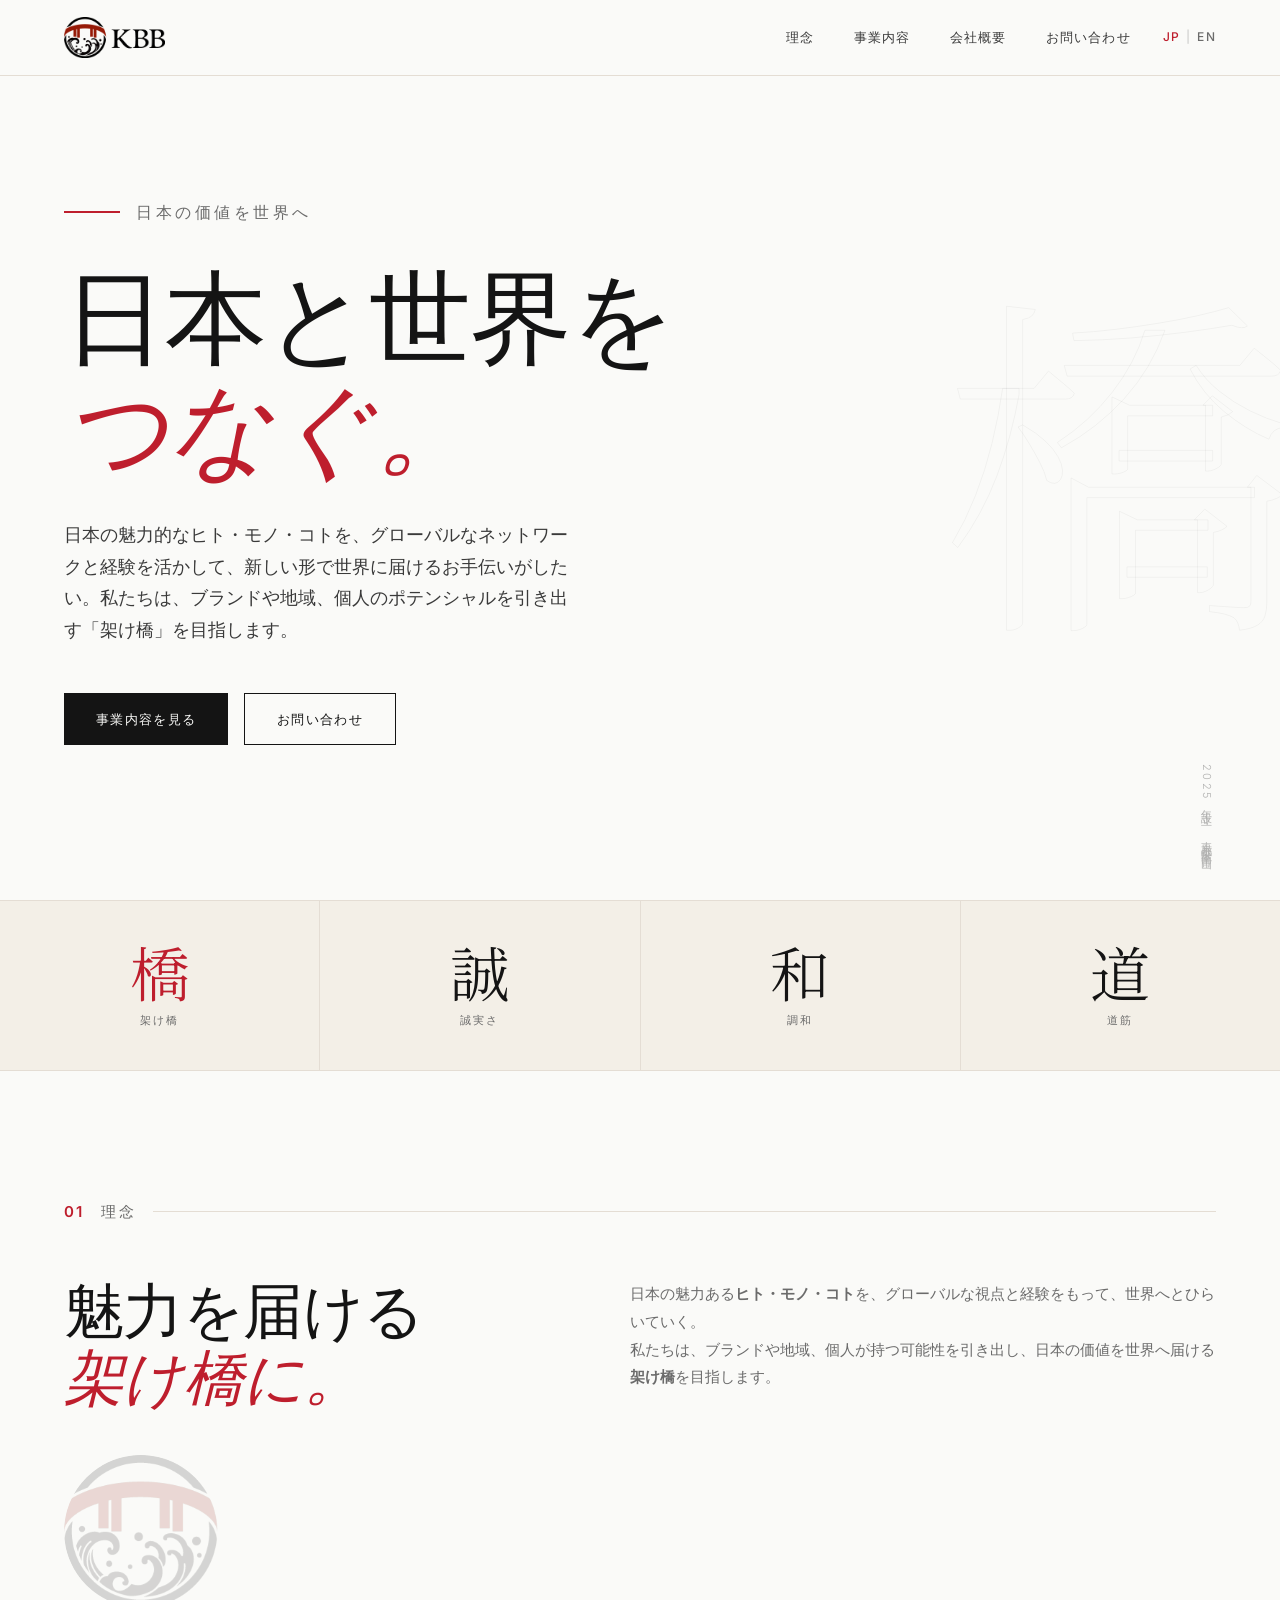
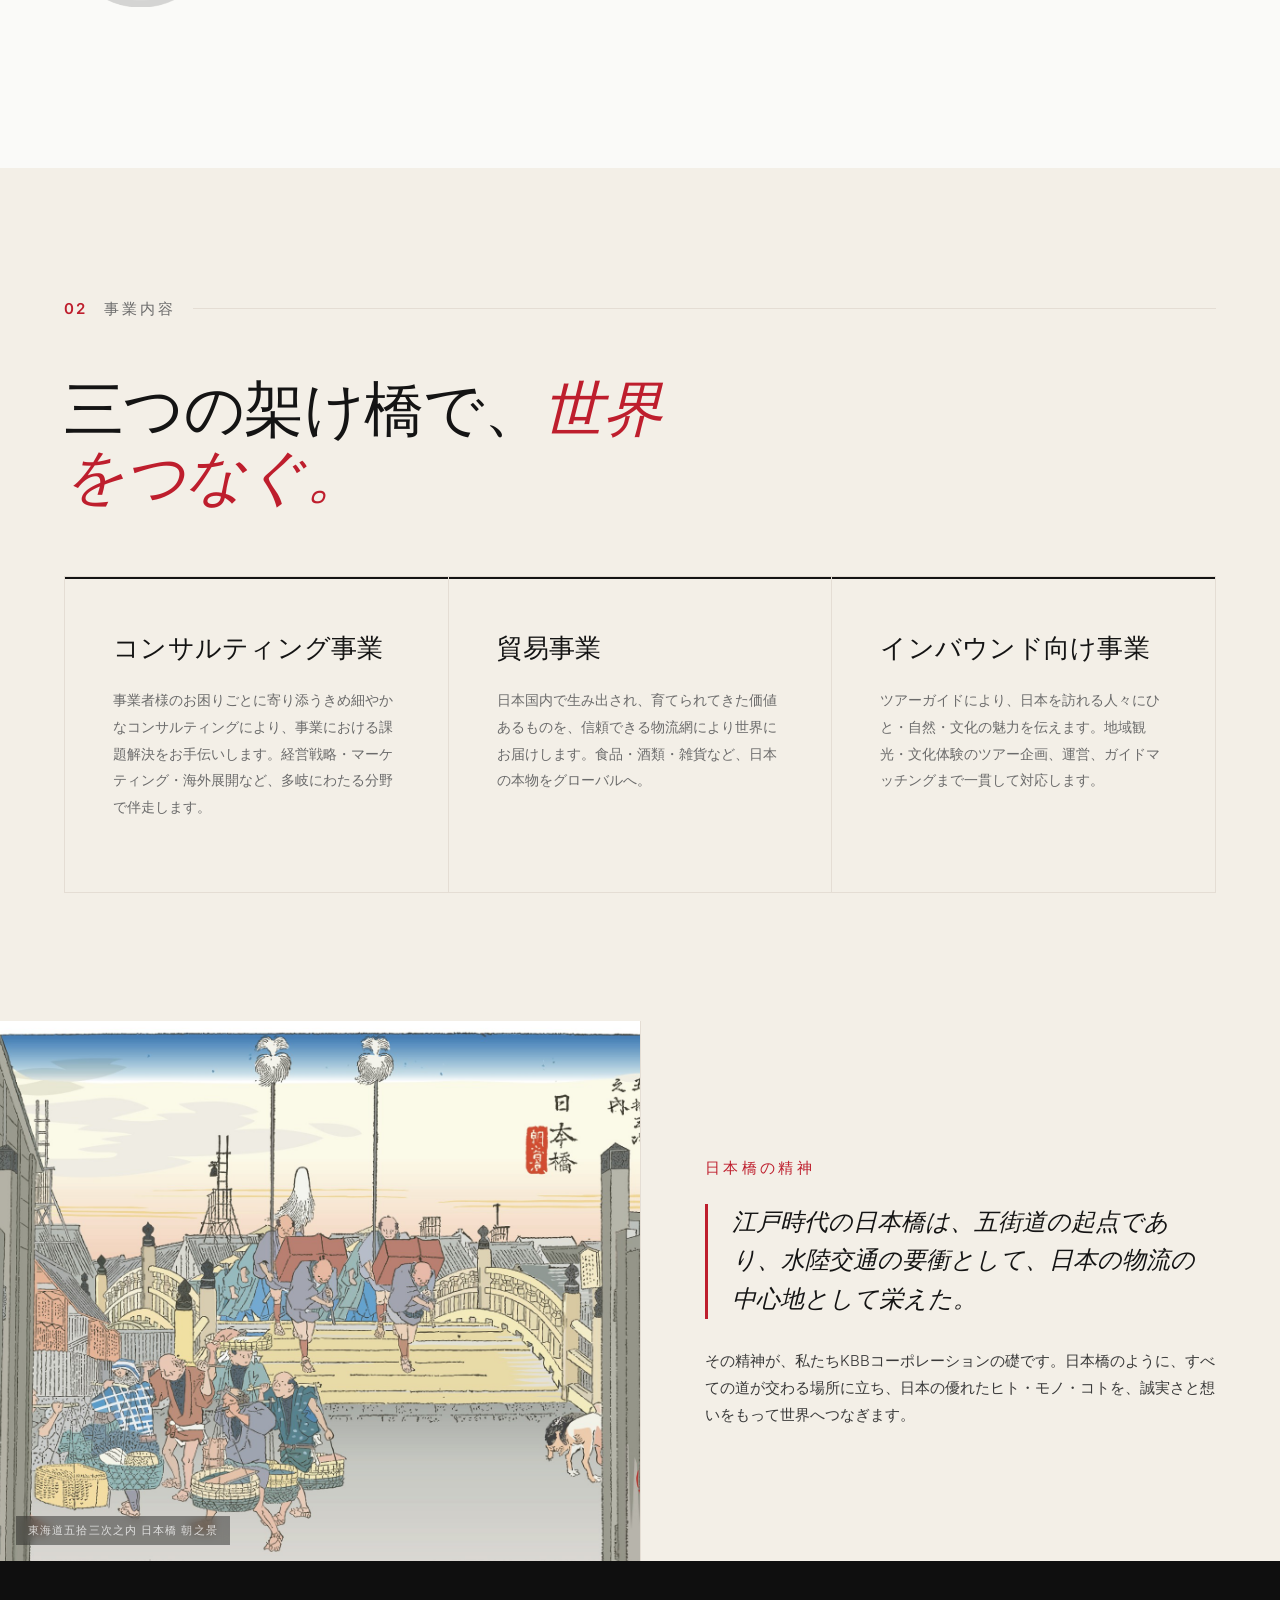
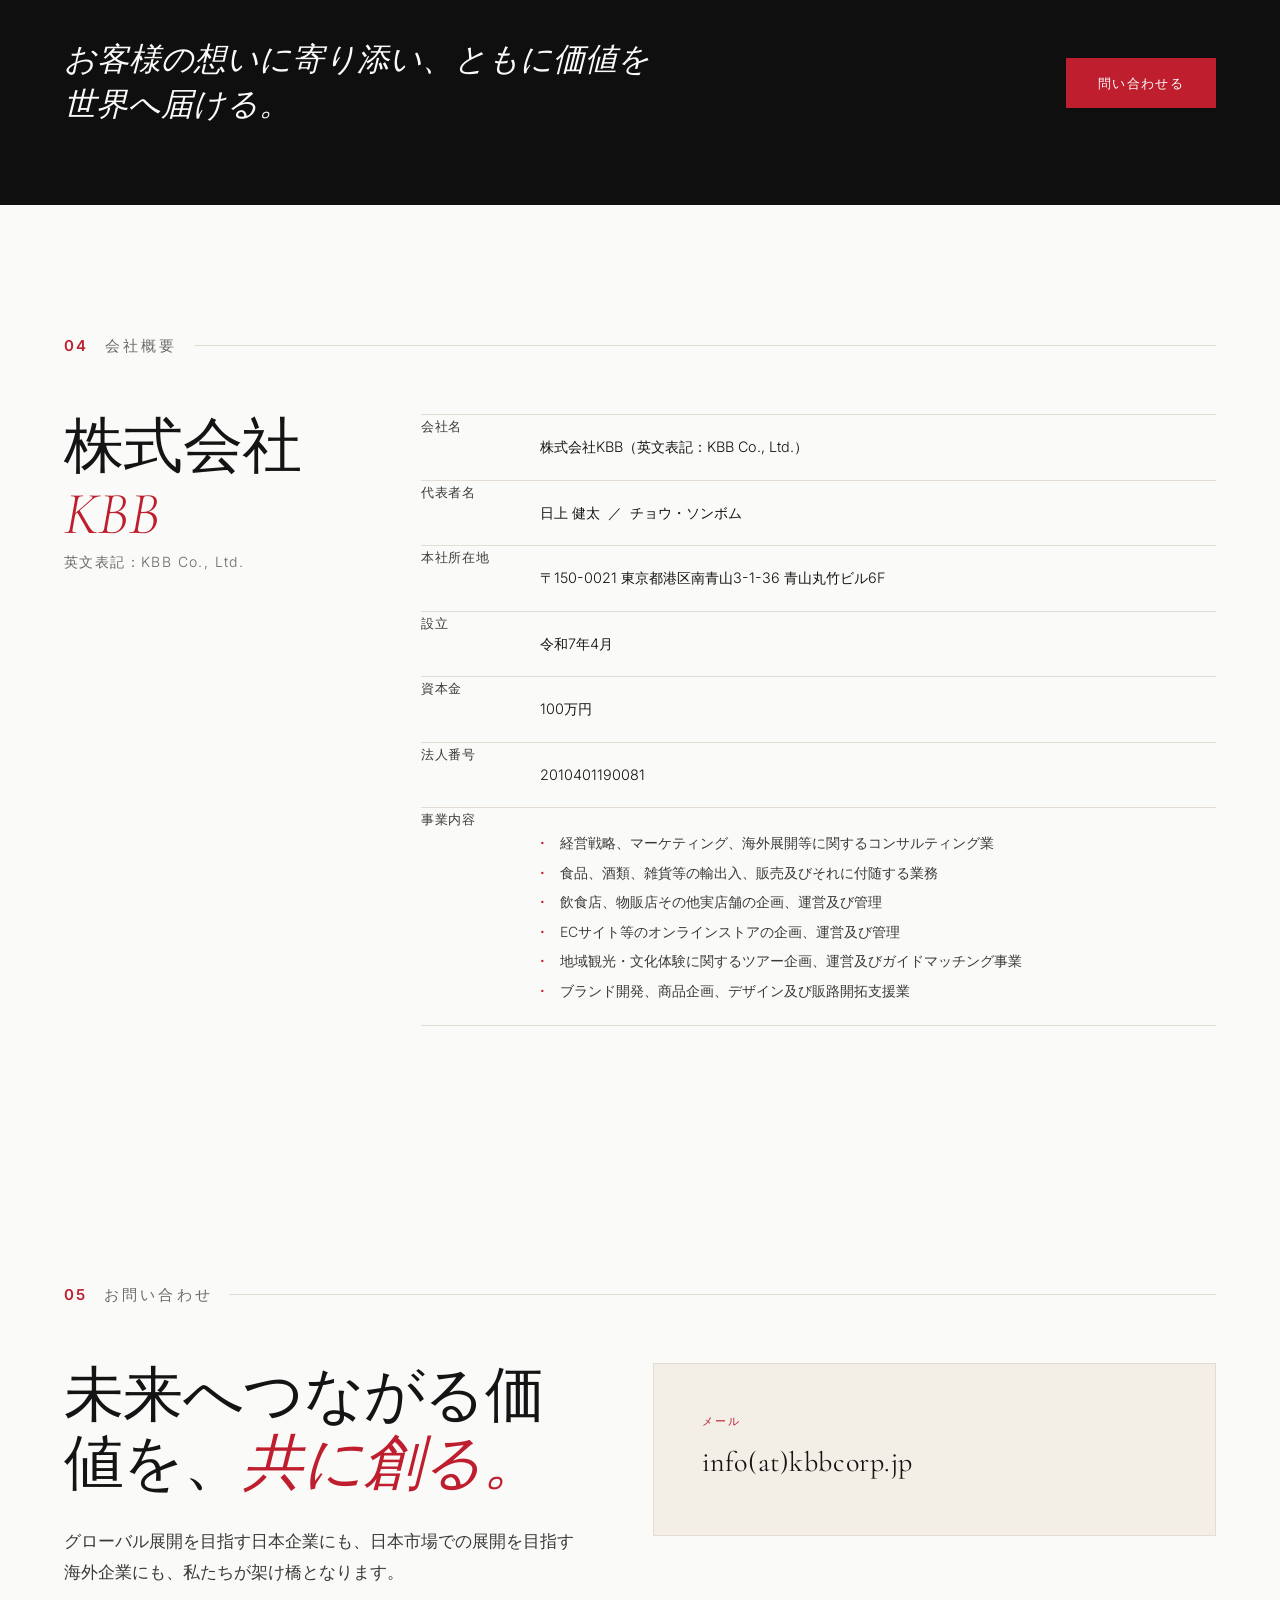
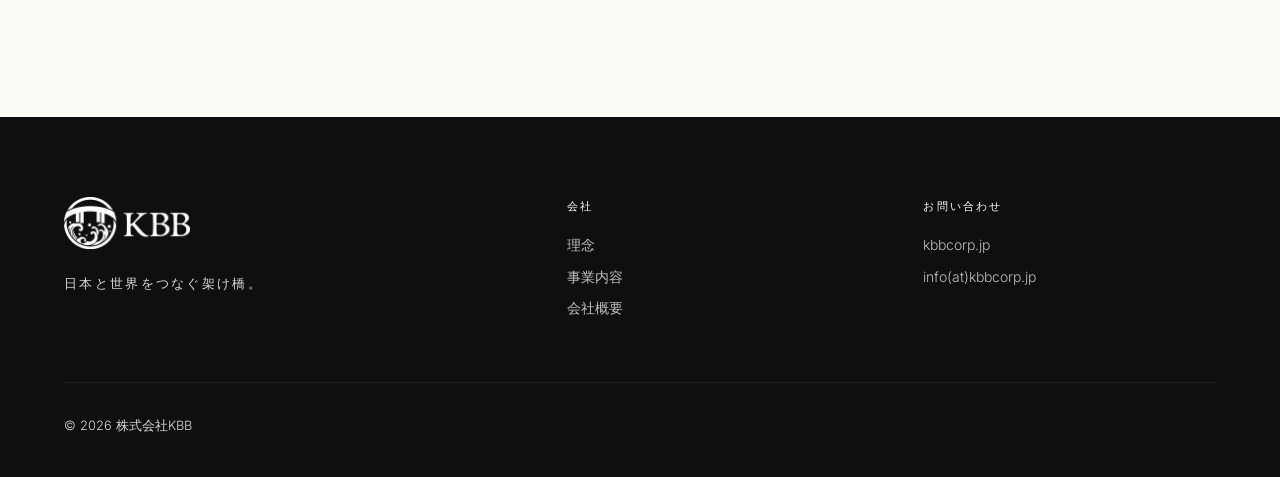
==== commit df0e1de3: "Obfuscate email address to info(at)kbbcorp.jp to prevent bot scraping" ====
--- a/index.html
+++ b/index.html
@@ -30,7 +30,7 @@
           <span class="lang-jp">事業内容</span>
         </a>
         <a href="#company" class="nav-link">
-          <span class="lang-en">About</span>
+          <span class="lang-en">Company</span>
           <span class="lang-jp">会社概要</span>
         </a>
         <a href="#contact" class="nav-link">
@@ -65,7 +65,7 @@
         <span class="lang-jp">事業内容</span>
       </a>
       <a href="#company" class="mobile-nav-link">
-        <span class="lang-en">About</span>
+        <span class="lang-en">Company</span>
         <span class="lang-jp">会社概要</span>
       </a>
       <a href="#contact" class="mobile-nav-link">
@@ -83,14 +83,13 @@
       <div class="hero-inner">
         <div class="hero-kicker">
           <span class="kicker-line"></span>
-          <span class="lang-en">Tokyo · Global</span>
+          <span class="lang-en">Japan's Value to the World</span>
           <span class="lang-jp">日本の価値を世界へ</span>
         </div>
 
         <h1 class="hero-headline">
           <span class="lang-en">
-            <em>The bridge</em><br />
-            Japan's best<br />deserves.
+            Connecting<br />Japan<br /><em>to the world.</em>
           </span>
           <span class="lang-jp">
             日本と世界を<br /><em>つなぐ。</em>
@@ -161,8 +160,8 @@
           <div class="about-headline-col">
             <h2 class="section-headline">
               <span class="lang-en">
-                A bridge to<br />bring Japan's<br />
-                <em>best to the world.</em>
+                Delivering<br />Japan's finest,<br />
+                <em>as the bridge.</em>
               </span>
               <span class="lang-jp">
                 魅力を届ける<br />
@@ -402,7 +401,7 @@
         <div class="contact-grid">
           <div class="contact-info">
             <h2 class="section-headline">
-              <span class="lang-en">Let's build<br /><em>something lasting.</em></span>
+              <span class="lang-en">Value that connects<br />to the future,<br /><em>built together.</em></span>
               <span class="lang-jp">未来へつながる価値を、<em>共に創る。</em></span>
             </h2>
             <p class="contact-intro lang-en">
@@ -418,7 +417,7 @@
             <div class="contact-info-block">
               <span class="detail-label lang-jp">メール</span>
               <span class="detail-label lang-en">Email</span>
-              <a href="mailto:info@kbbcorp.jp" class="contact-email-link">info@kbbcorp.jp</a>
+              <span class="contact-email-link">info(at)kbbcorp.jp</span>
             </div>
           </div>
         </div>
@@ -450,7 +449,7 @@
           <span class="footer-col-label lang-en">CONTACT</span>
           <span class="footer-col-label lang-jp">お問い合わせ</span>
           <a href="https://kbbcorp.jp" class="footer-link" target="_blank" rel="noopener">kbbcorp.jp</a>
-          <a href="mailto:info@kbbcorp.jp" class="footer-link">info@kbbcorp.jp</a>
+          <span class="footer-link">info(at)kbbcorp.jp</span>
         </div>
       </div>
 
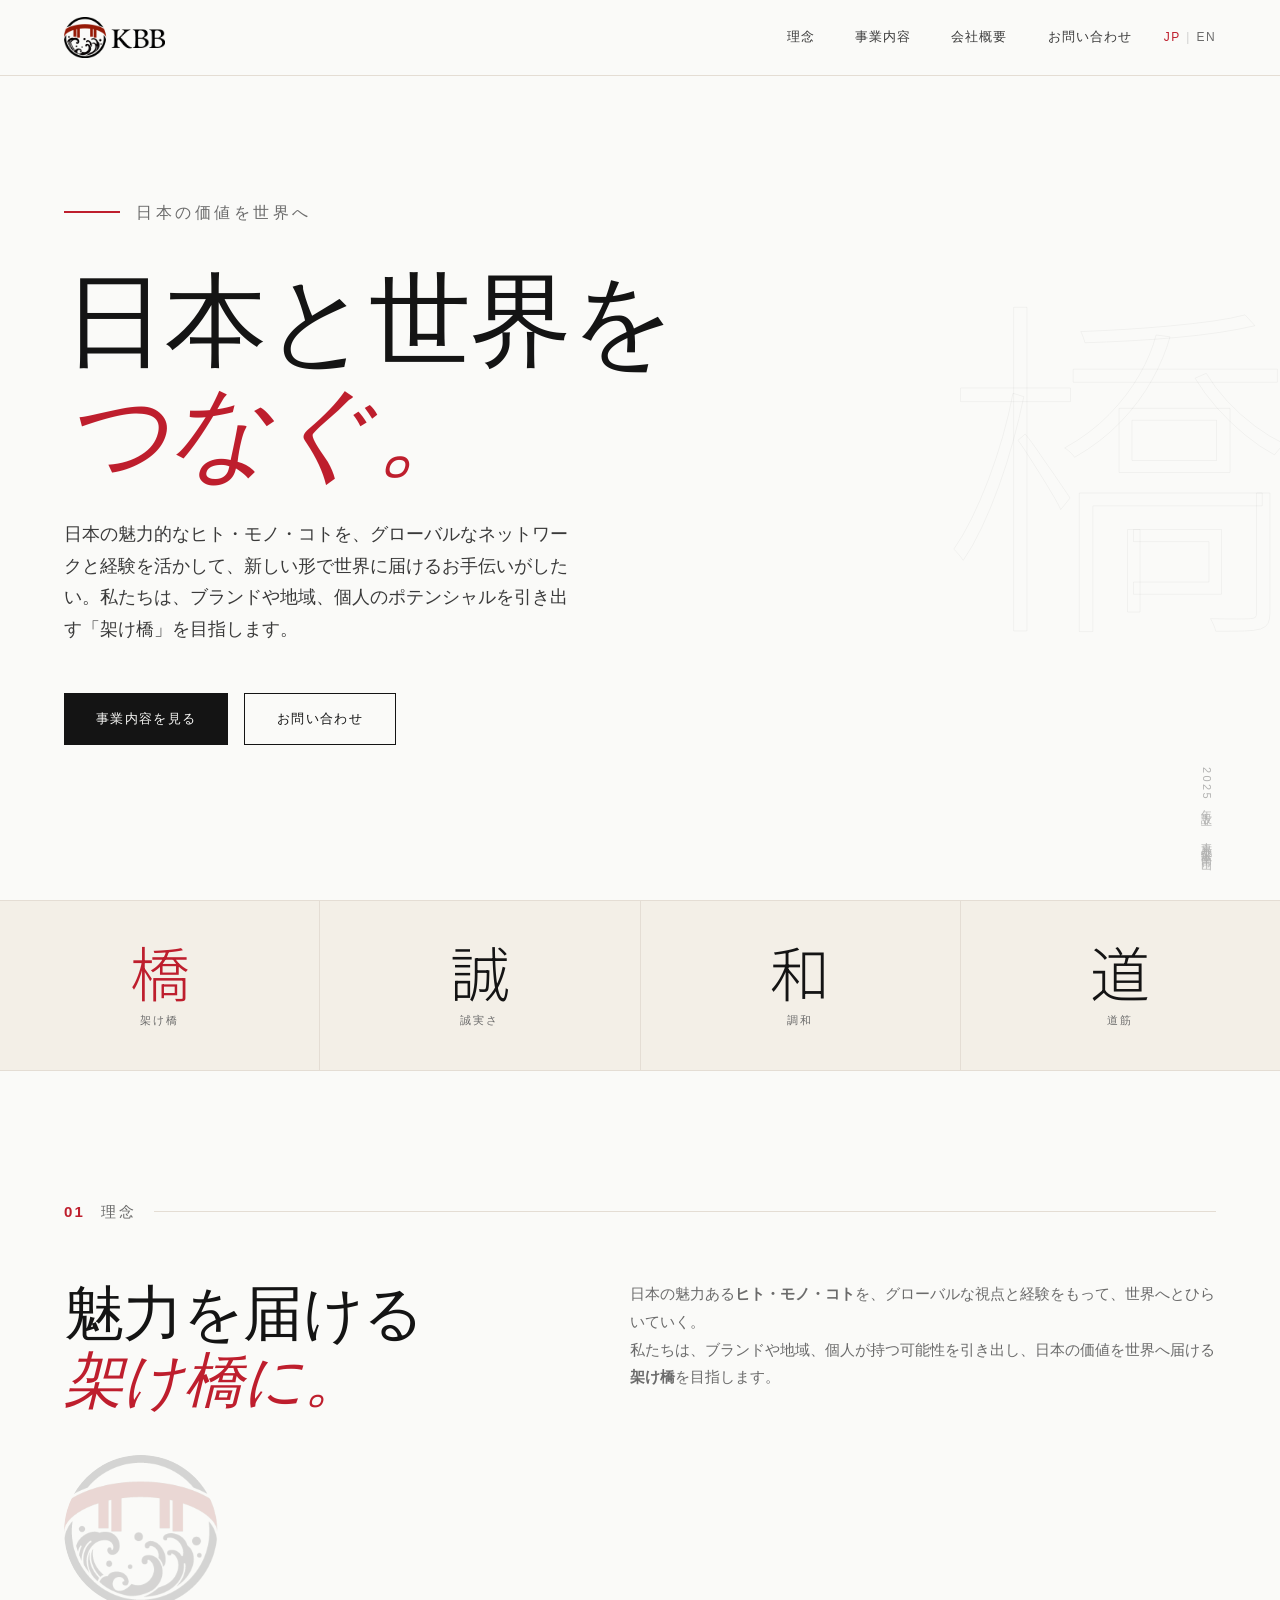
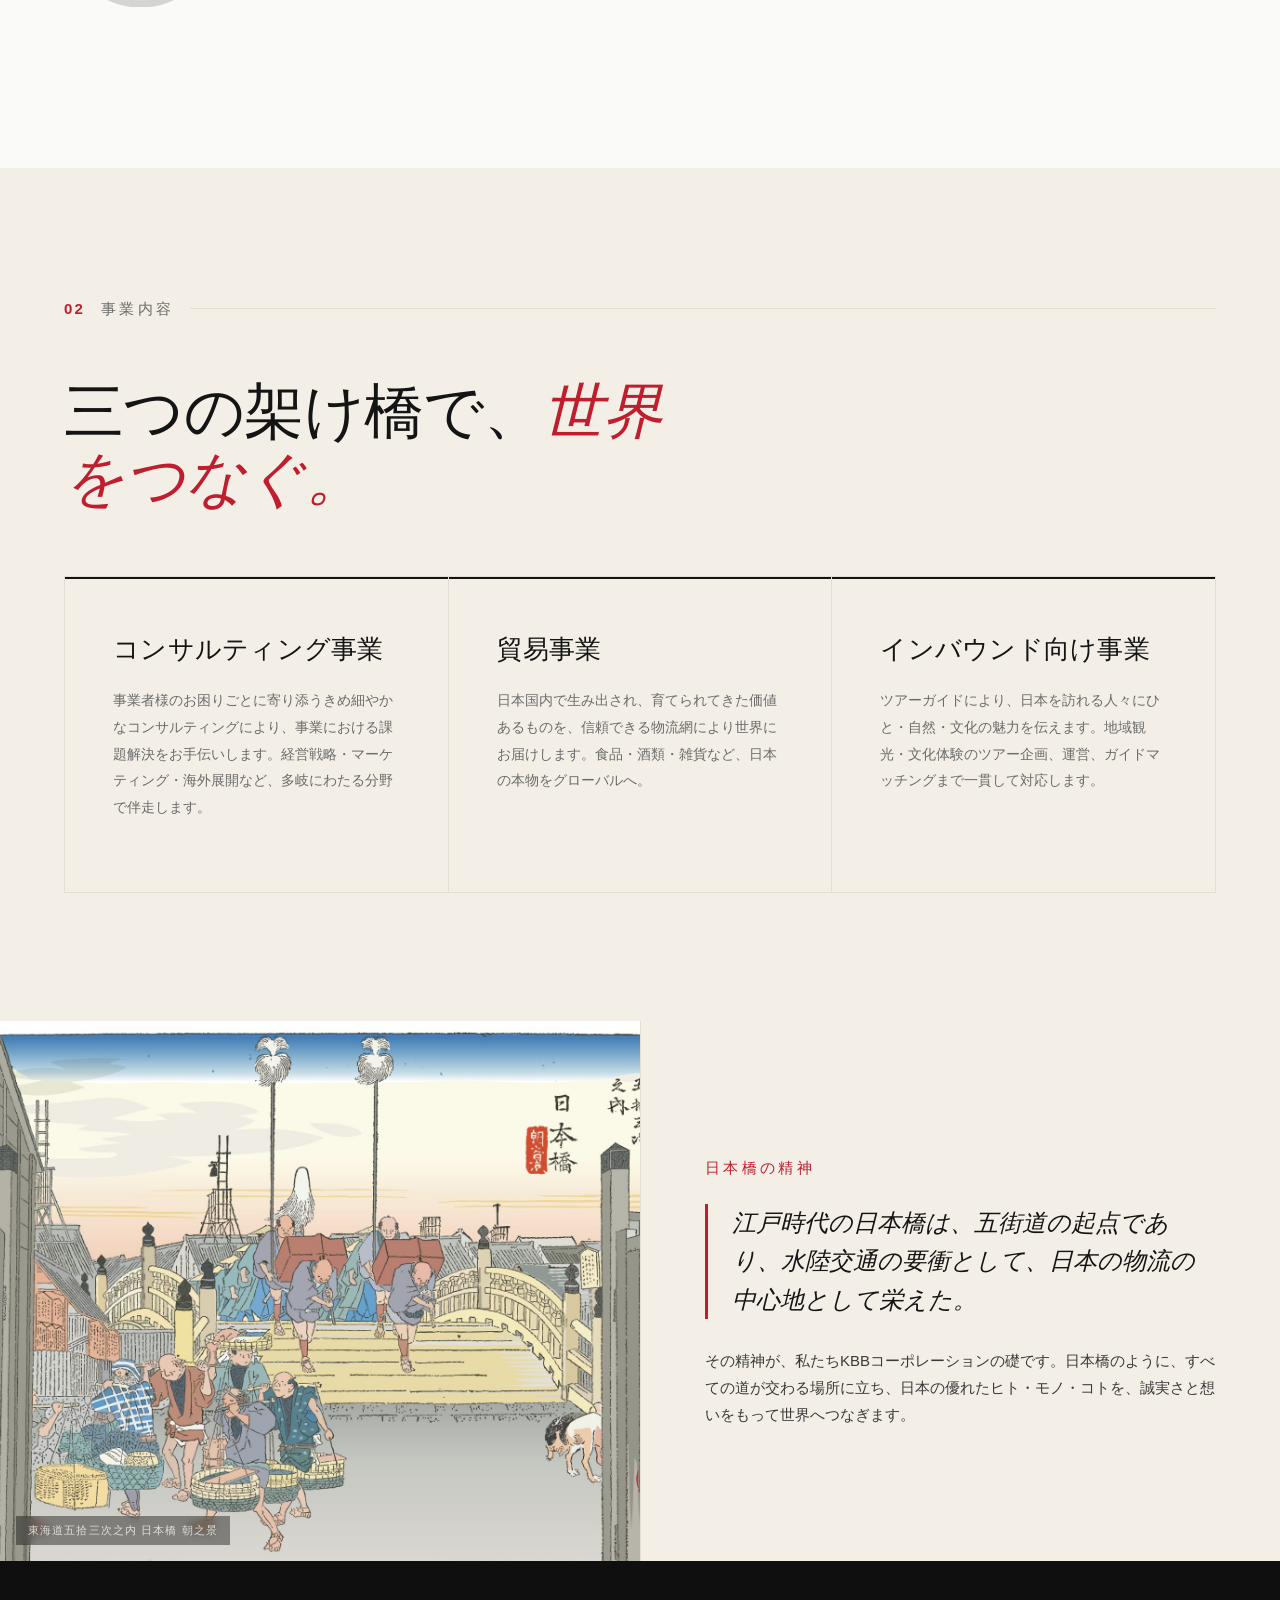
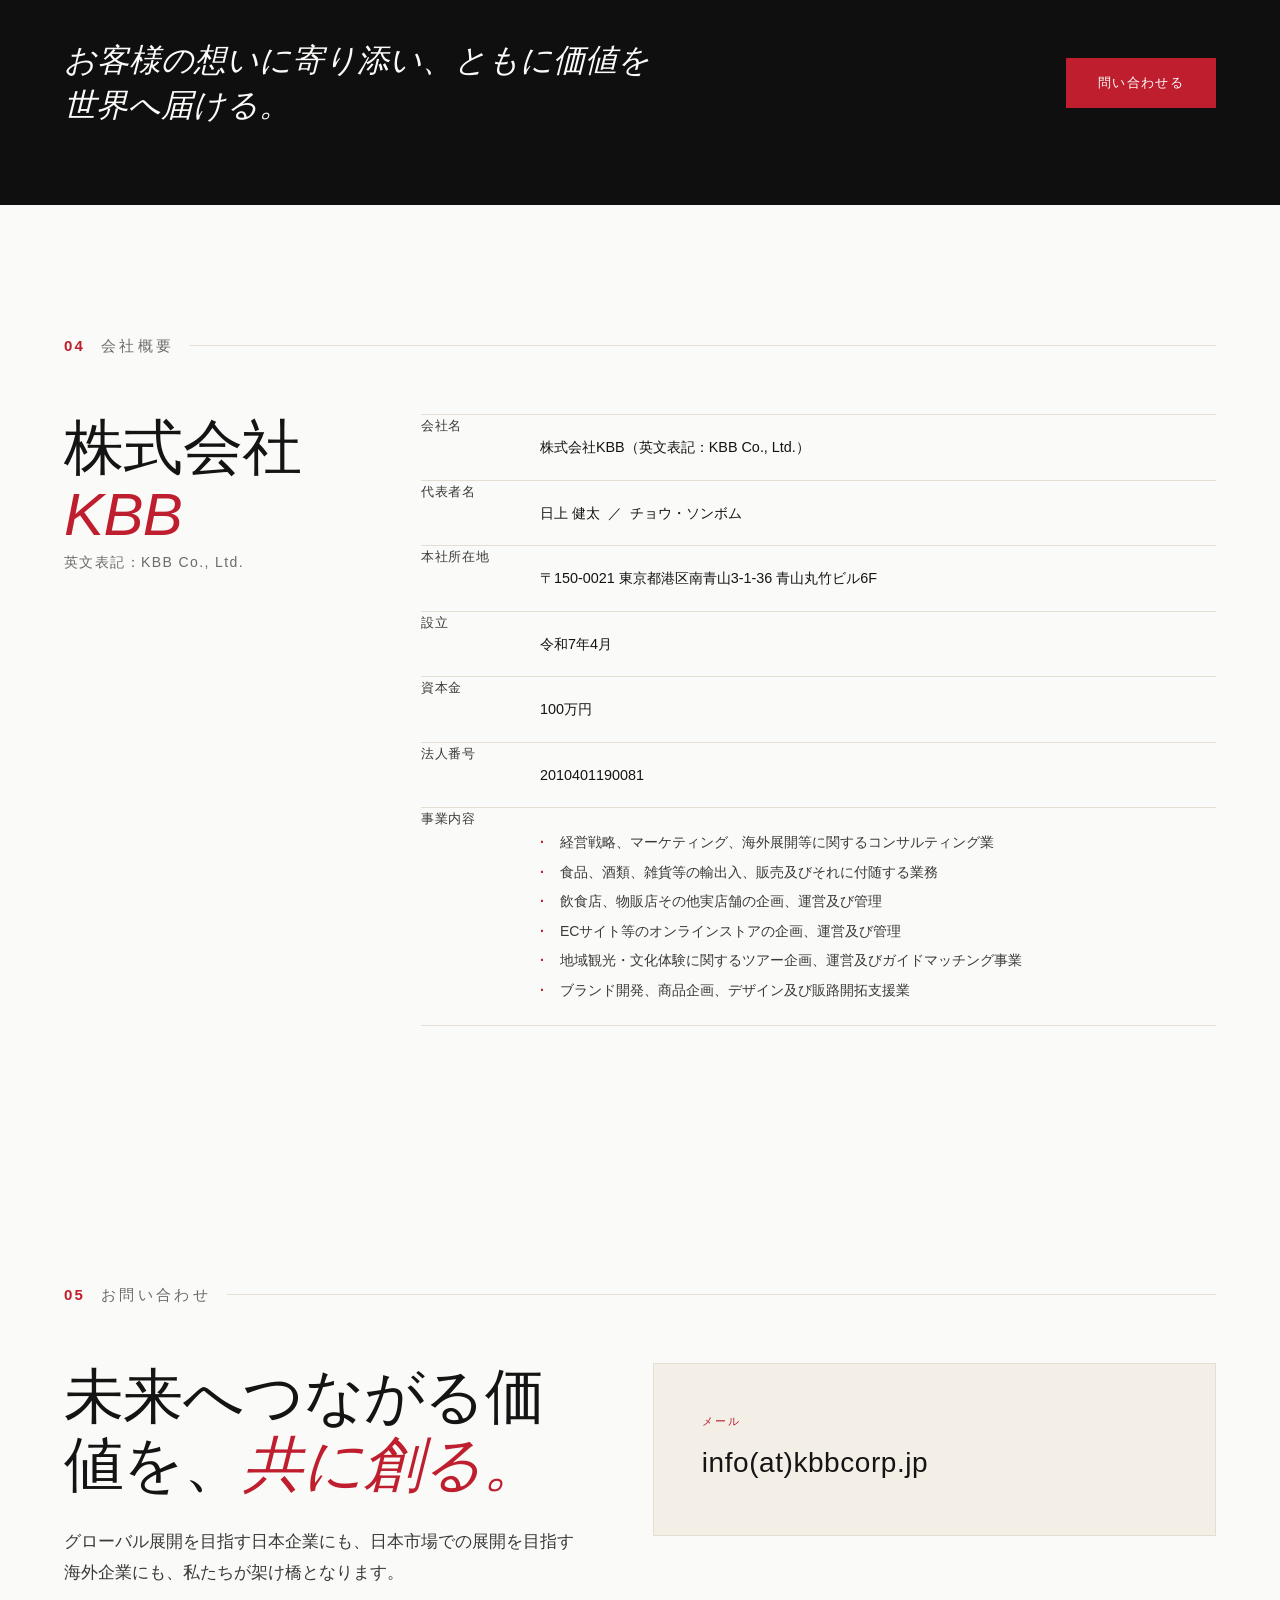
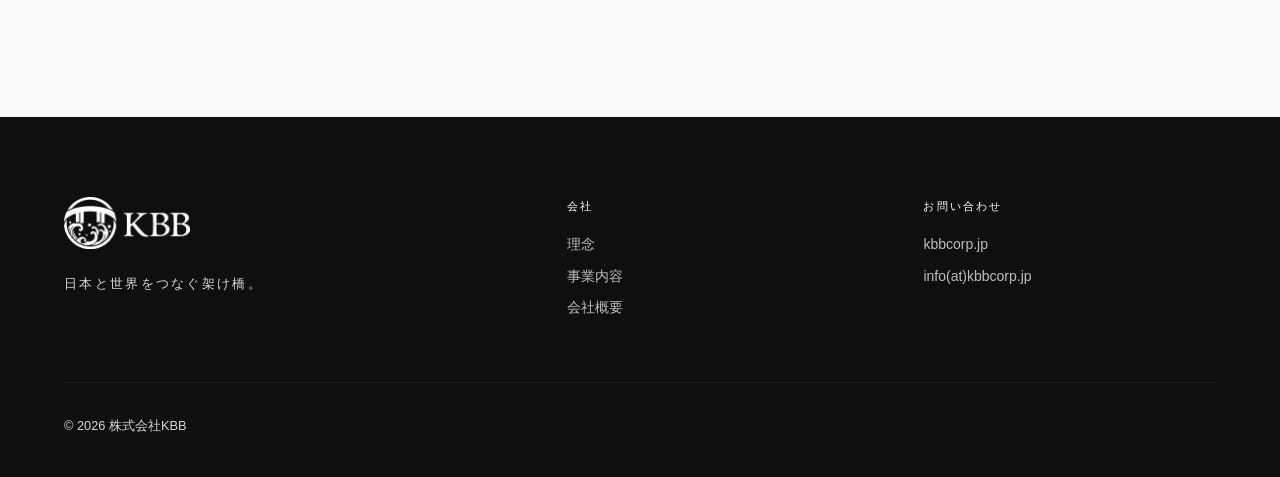
==== commit ab10f95d: "Switch EN fonts to Arial, JP fonts to Meiryo UI" ====
--- a/index.html
+++ b/index.html
@@ -7,7 +7,7 @@
   <meta name="description" content="KBB Corp — Tokyo-based management consulting firm bridging Japan and the global stage." />
   <link rel="preconnect" href="https://fonts.googleapis.com" />
   <link rel="preconnect" href="https://fonts.gstatic.com" crossorigin />
-  <link href="https://fonts.googleapis.com/css2?family=Cormorant+Garamond:ital,wght@0,300;0,400;0,500;0,600;1,300;1,400;1,500&family=Inter:wght@300;400;500&family=Noto+Serif+JP:wght@200;300;400;500&display=swap" rel="stylesheet" />
+  <link href="https://fonts.googleapis.com/css2?family=Noto+Sans+JP:wght@200;300;400;500&display=swap" rel="stylesheet" />
   <link rel="stylesheet" href="css/style.css" />
 </head>
 <body>
--- a/css/style.css
+++ b/css/style.css
@@ -17,9 +17,9 @@
   --rule:        #D8D2C8;
   --border:      #E4DDD4;
 
-  --font-display: 'Cormorant Garamond', 'Times New Roman', Georgia, serif;
-  --font-body:    'Inter', system-ui, -apple-system, sans-serif;
-  --font-jp:      'Noto Serif JP', 'Hiragino Mincho ProN', 'Yu Mincho', serif;
+  --font-display: Arial, 'Helvetica Neue', sans-serif;
+  --font-body:    Arial, 'Helvetica Neue', sans-serif;
+  --font-jp:      'Meiryo UI', 'Meiryo', 'Noto Sans JP', Arial, sans-serif;
 
   --max-w: 1280px;
   --nav-h: 76px;
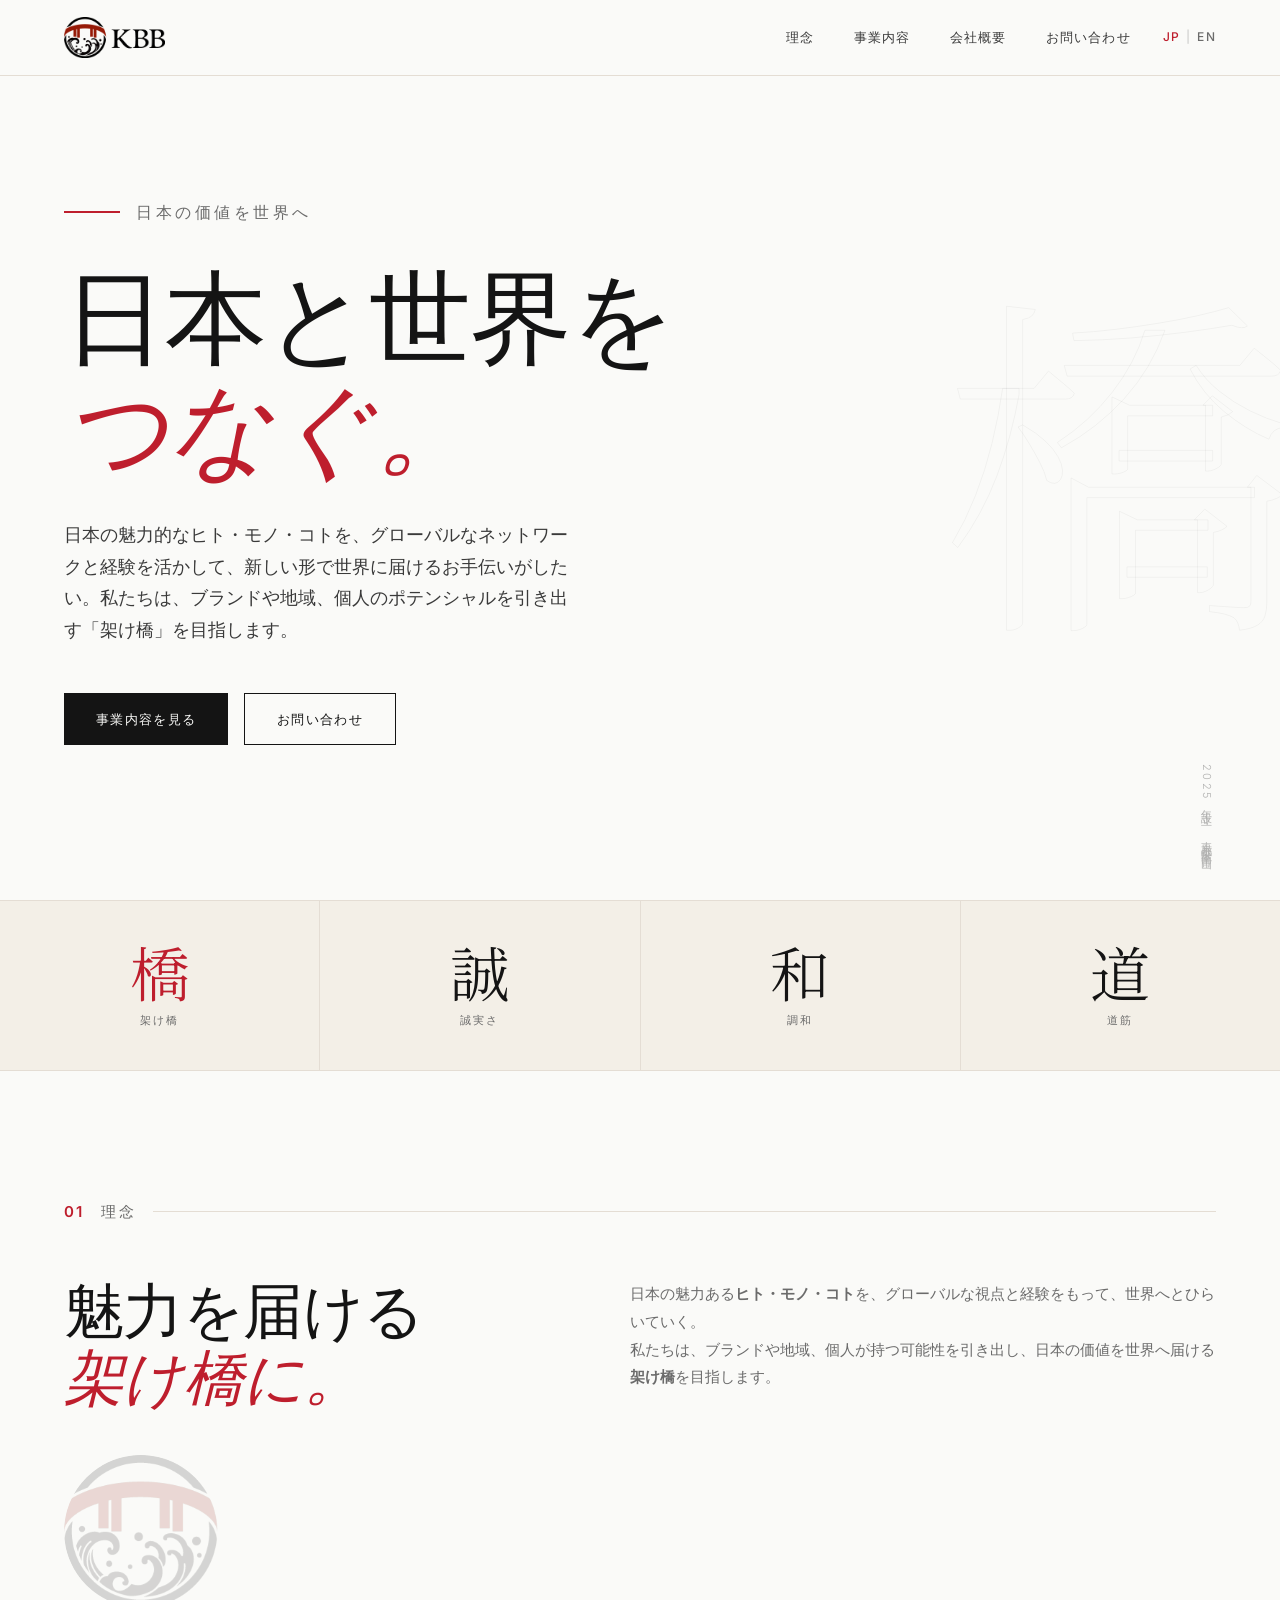
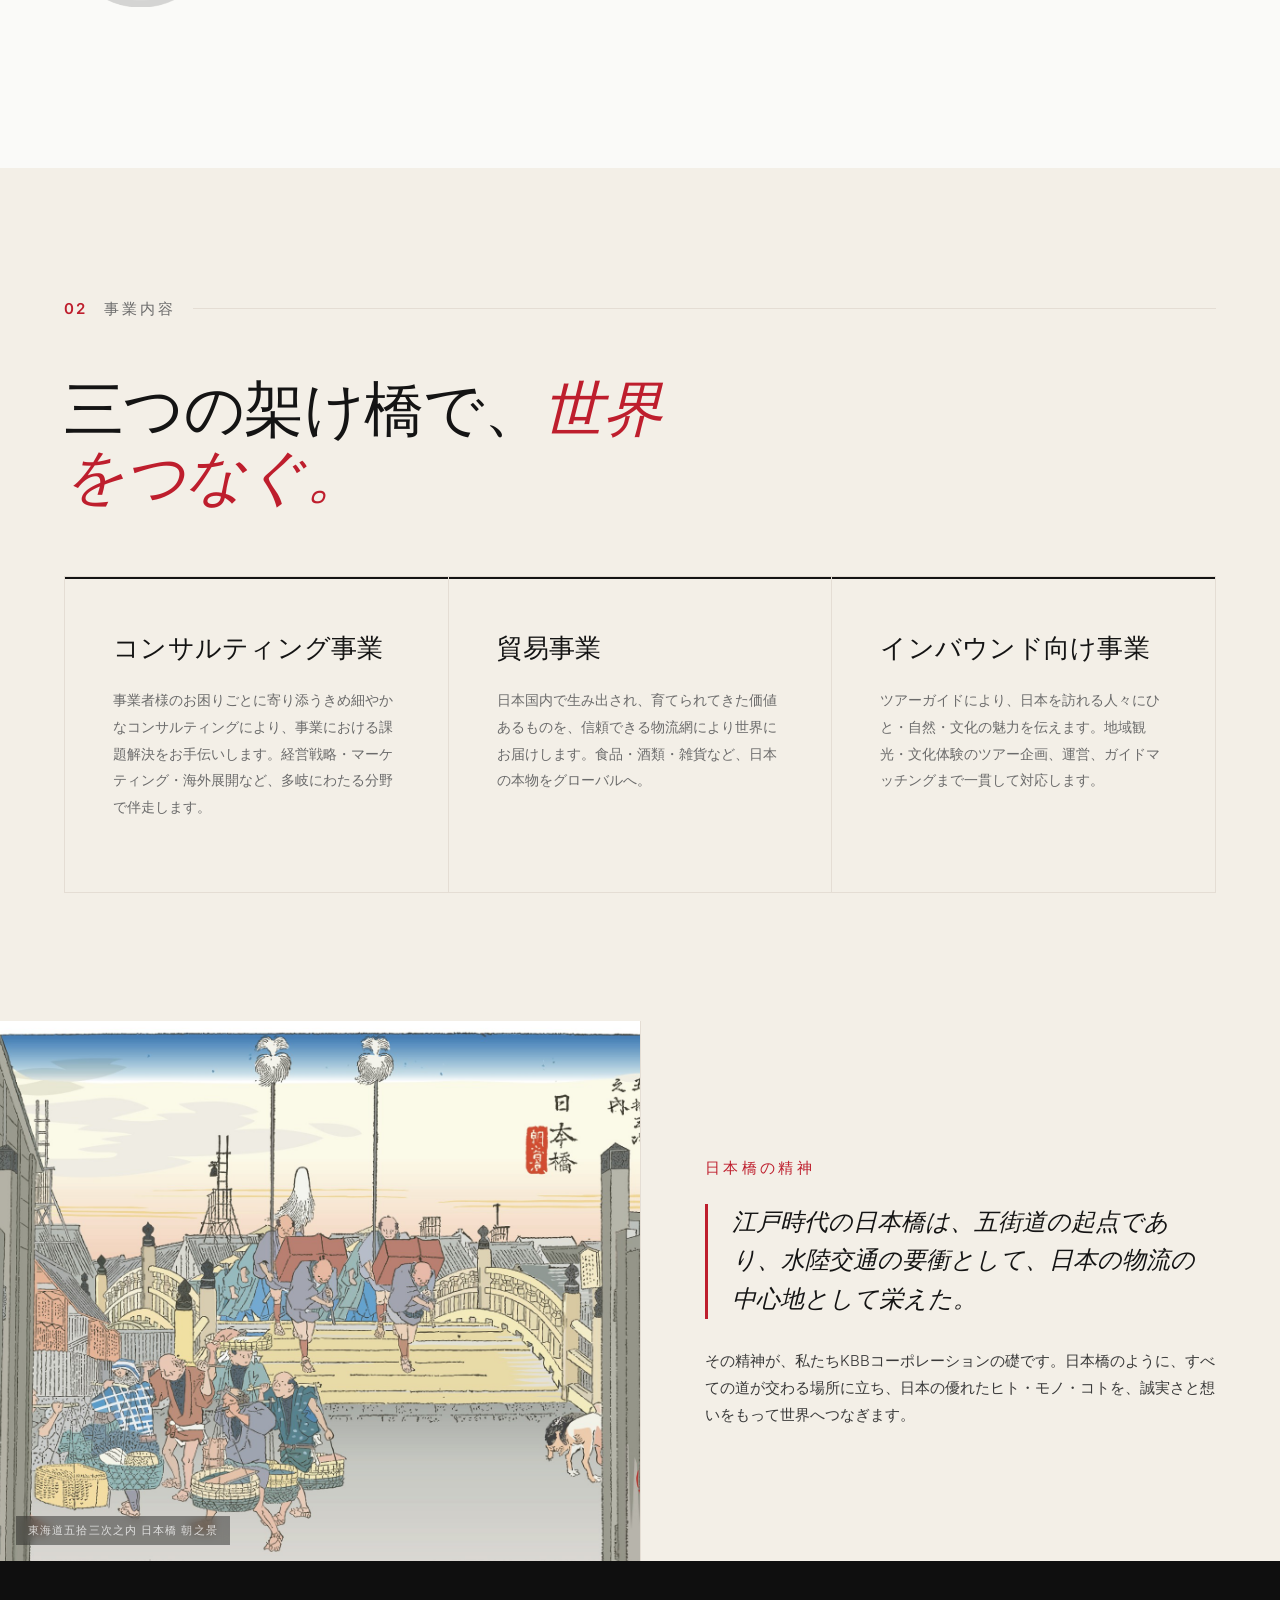
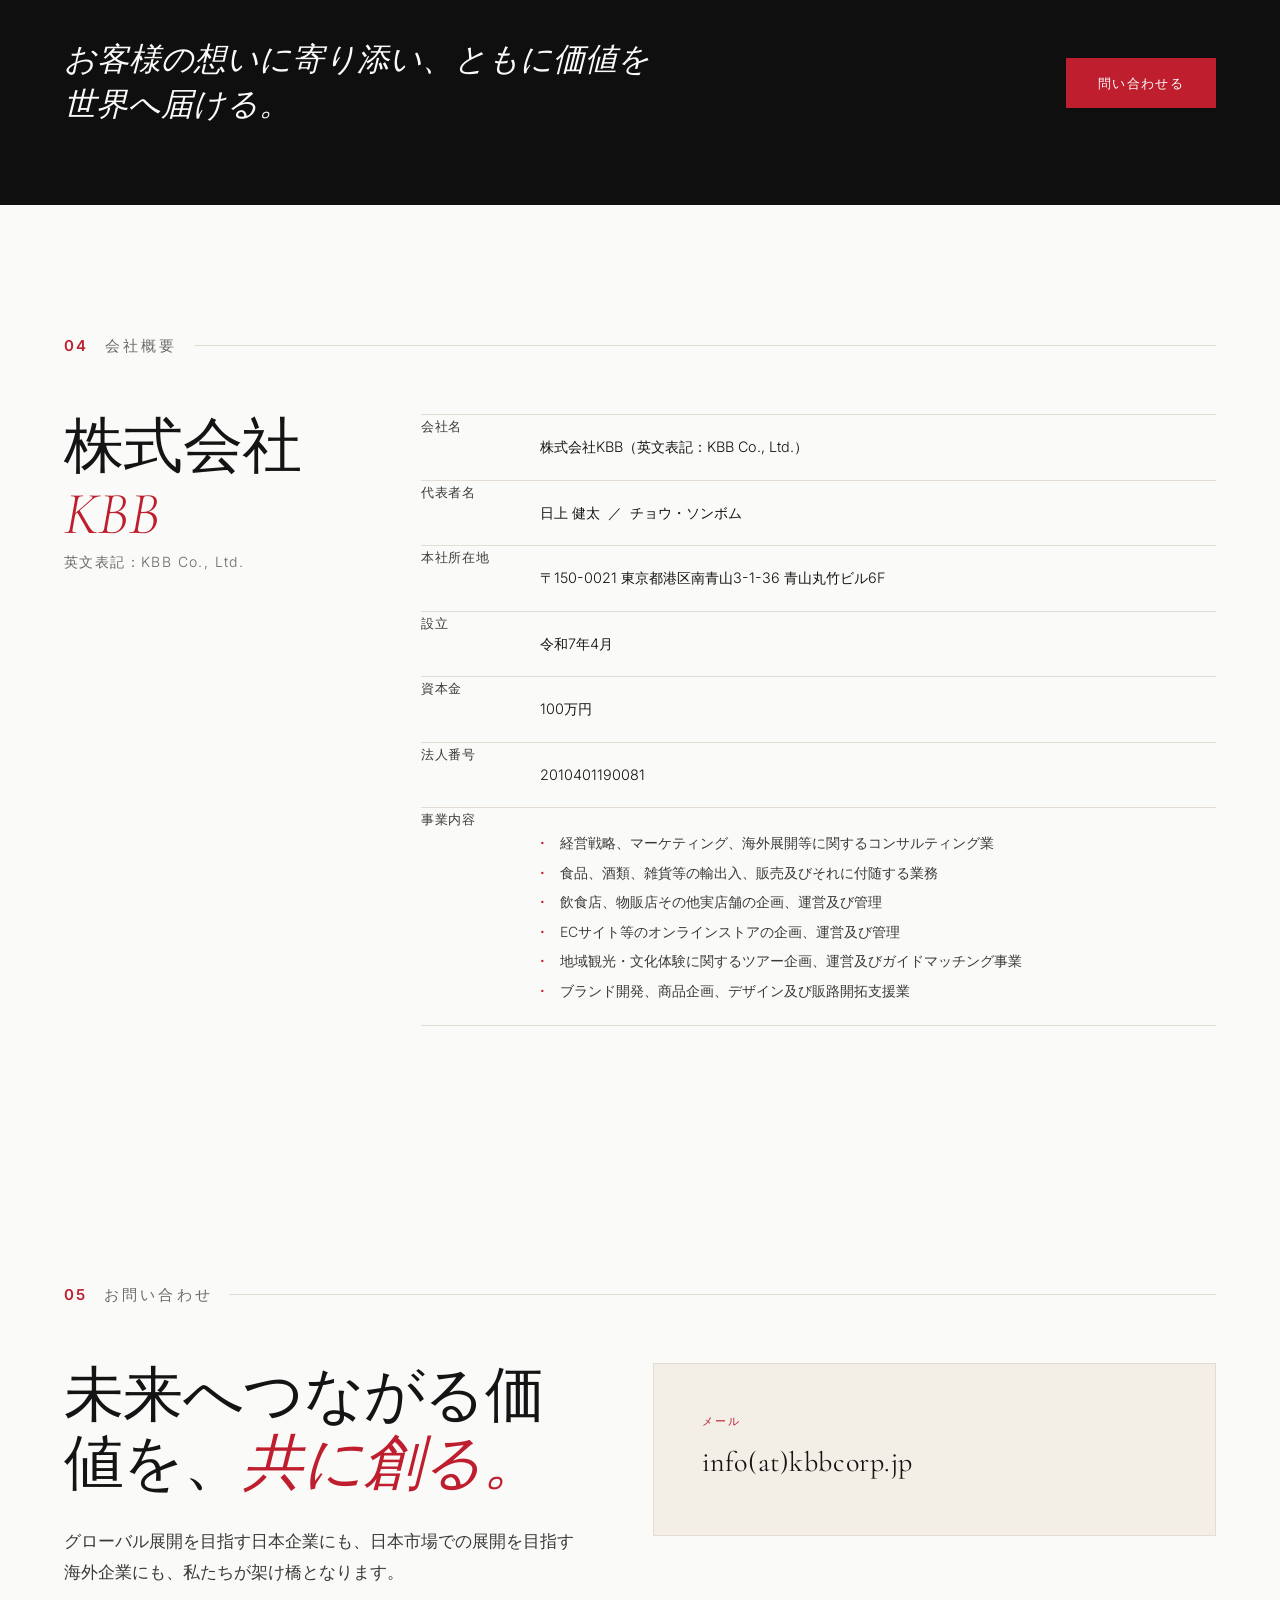
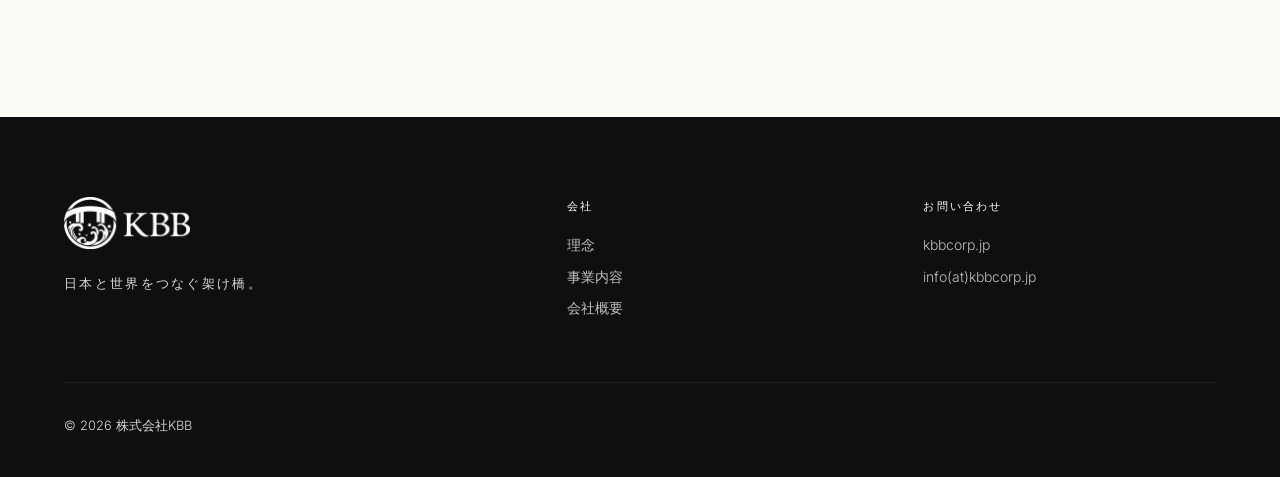
==== commit 54871d79: "Restore original fonts: Cormorant Garamond, Inter, Noto Serif JP" ====
--- a/index.html
+++ b/index.html
@@ -7,7 +7,7 @@
   <meta name="description" content="KBB Corp — Tokyo-based management consulting firm bridging Japan and the global stage." />
   <link rel="preconnect" href="https://fonts.googleapis.com" />
   <link rel="preconnect" href="https://fonts.gstatic.com" crossorigin />
-  <link href="https://fonts.googleapis.com/css2?family=Noto+Sans+JP:wght@200;300;400;500&display=swap" rel="stylesheet" />
+  <link href="https://fonts.googleapis.com/css2?family=Cormorant+Garamond:ital,wght@0,300;0,400;0,500;0,600;1,300;1,400;1,500&family=Inter:wght@300;400;500&family=Noto+Serif+JP:wght@200;300;400;500&display=swap" rel="stylesheet" />
   <link rel="stylesheet" href="css/style.css" />
 </head>
 <body>
--- a/css/style.css
+++ b/css/style.css
@@ -17,9 +17,9 @@
   --rule:        #D8D2C8;
   --border:      #E4DDD4;
 
-  --font-display: Arial, 'Helvetica Neue', sans-serif;
-  --font-body:    Arial, 'Helvetica Neue', sans-serif;
-  --font-jp:      'Meiryo UI', 'Meiryo', 'Noto Sans JP', Arial, sans-serif;
+  --font-display: 'Cormorant Garamond', 'Times New Roman', Georgia, serif;
+  --font-body:    'Inter', system-ui, -apple-system, sans-serif;
+  --font-jp:      'Noto Serif JP', 'Hiragino Mincho ProN', 'Yu Mincho', serif;
 
   --max-w: 1280px;
   --nav-h: 76px;
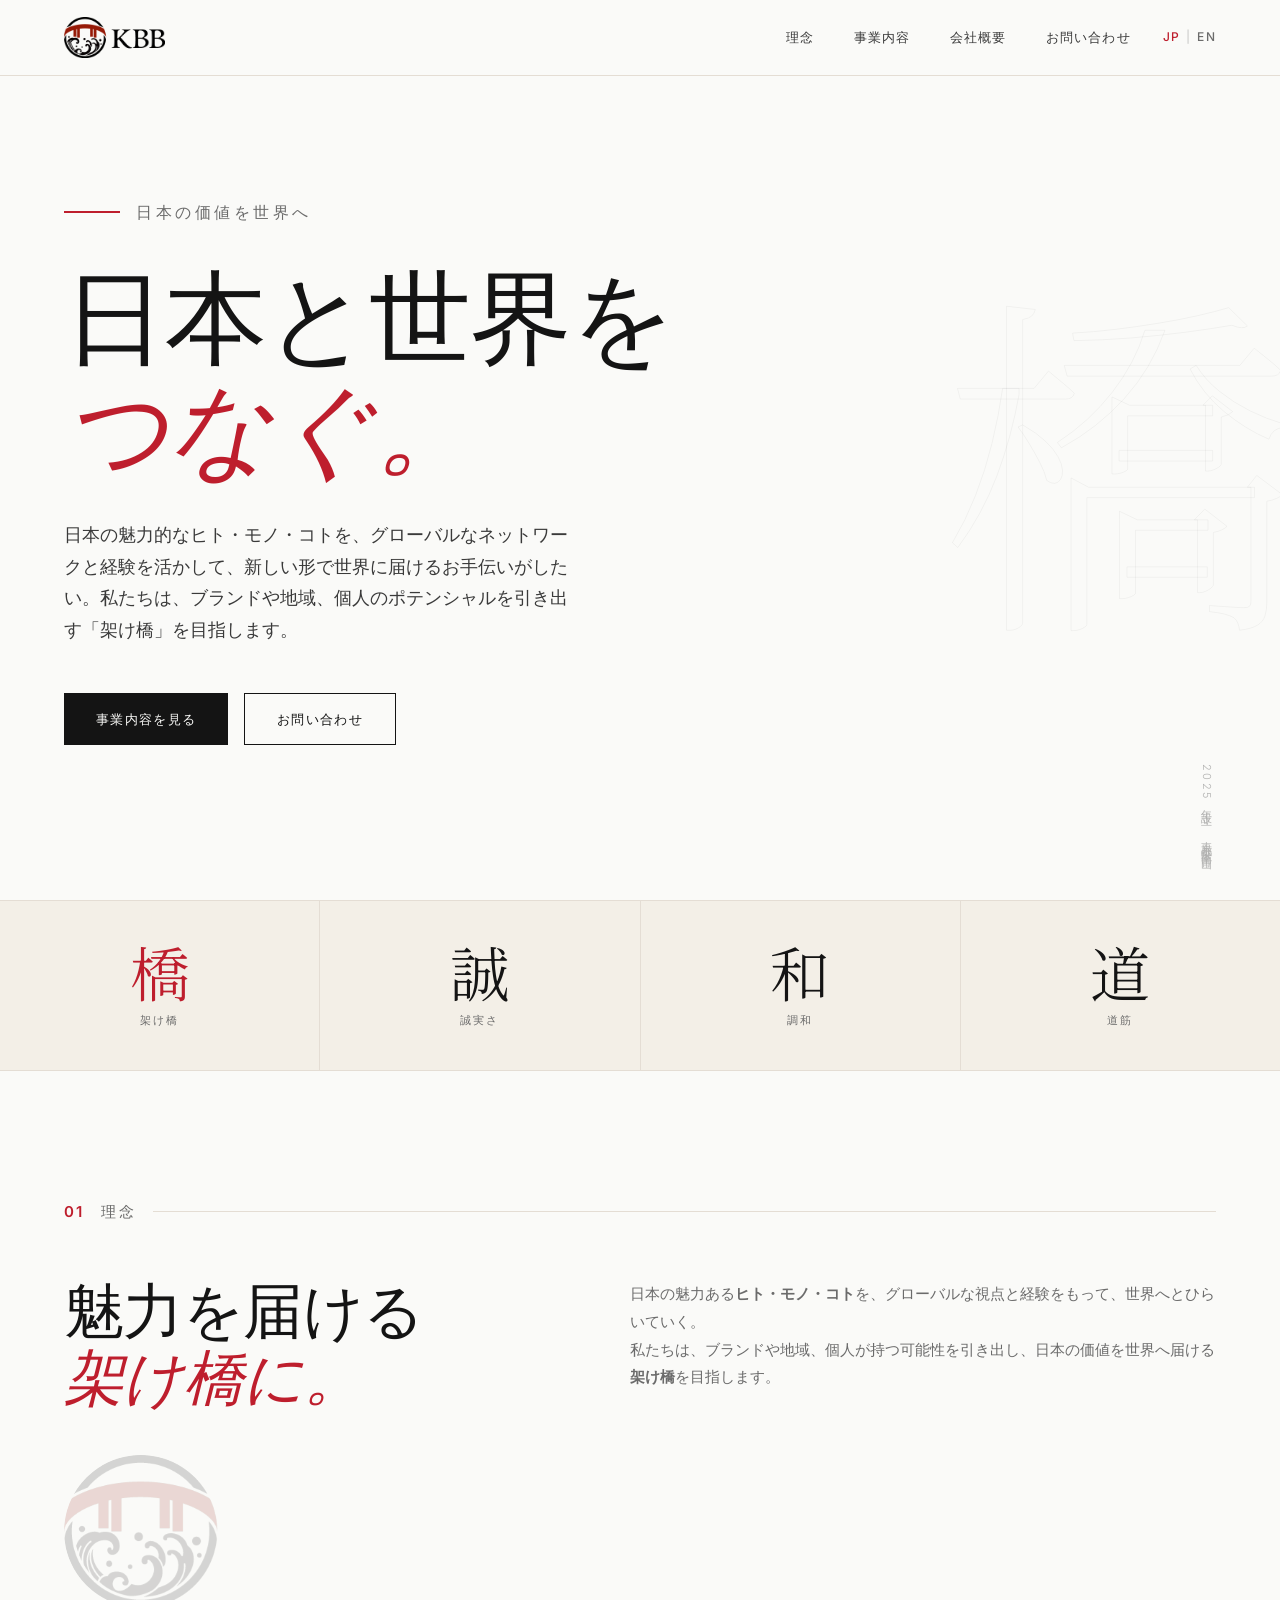
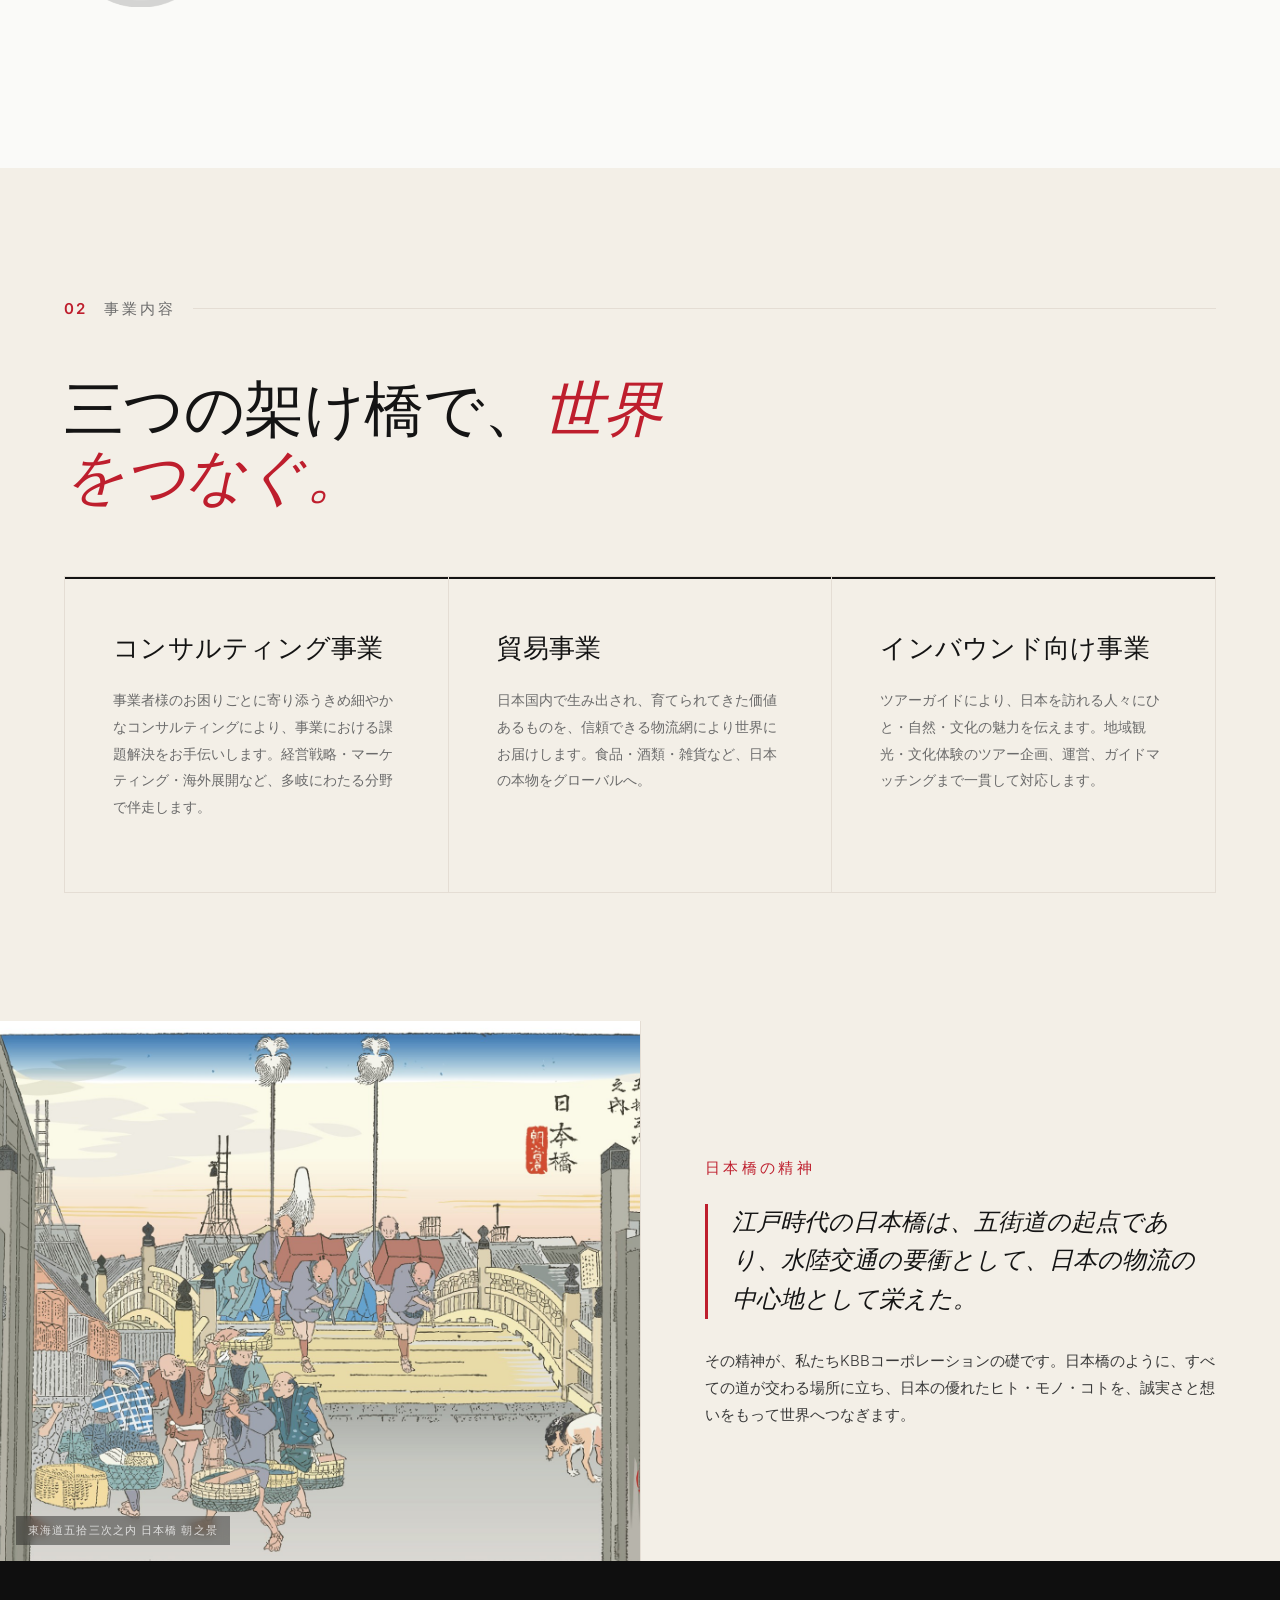
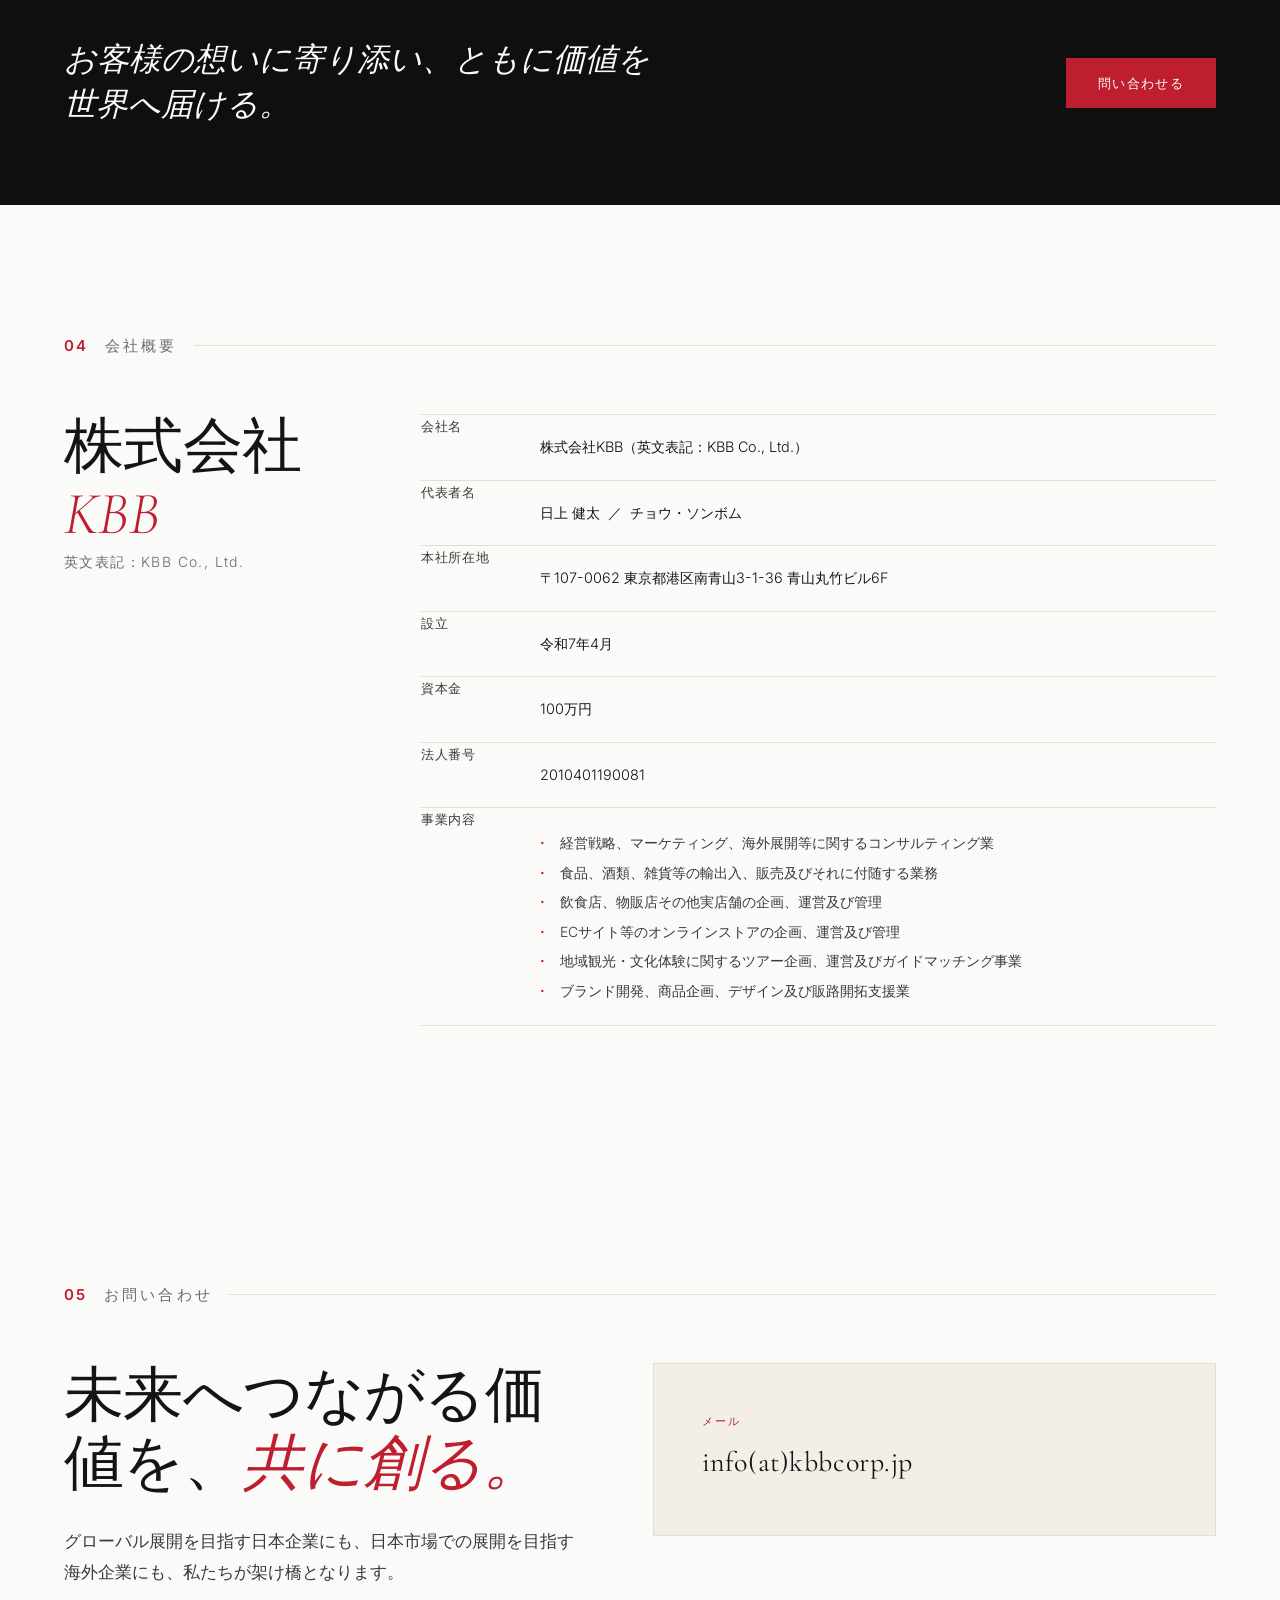
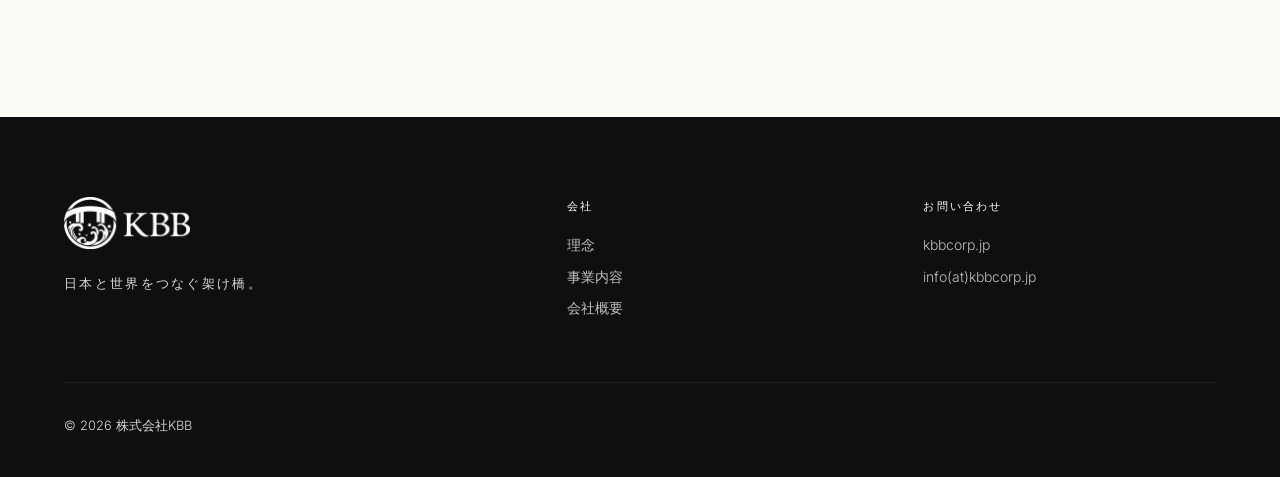
==== commit 0cb73232: "Update postal code to 〒107-0062" ====
--- a/index.html
+++ b/index.html
@@ -335,8 +335,8 @@
                   <th class="lang-en">Headquarters</th>
                   <th class="lang-jp">本社所在地</th>
                   <td>
-                    <span class="lang-en">Aoyama Marutake Bldg. 6F, 3-1-36 Minami-Aoyama, Minato-ku, Tokyo 〒150-0021</span>
-                    <span class="lang-jp">〒150-0021 東京都港区南青山3-1-36 青山丸竹ビル6F</span>
+                    <span class="lang-en">Aoyama Marutake Bldg. 6F, 3-1-36 Minami-Aoyama, Minato-ku, Tokyo 〒107-0062</span>
+                    <span class="lang-jp">〒107-0062 東京都港区南青山3-1-36 青山丸竹ビル6F</span>
                   </td>
                 </tr>
                 <tr>
